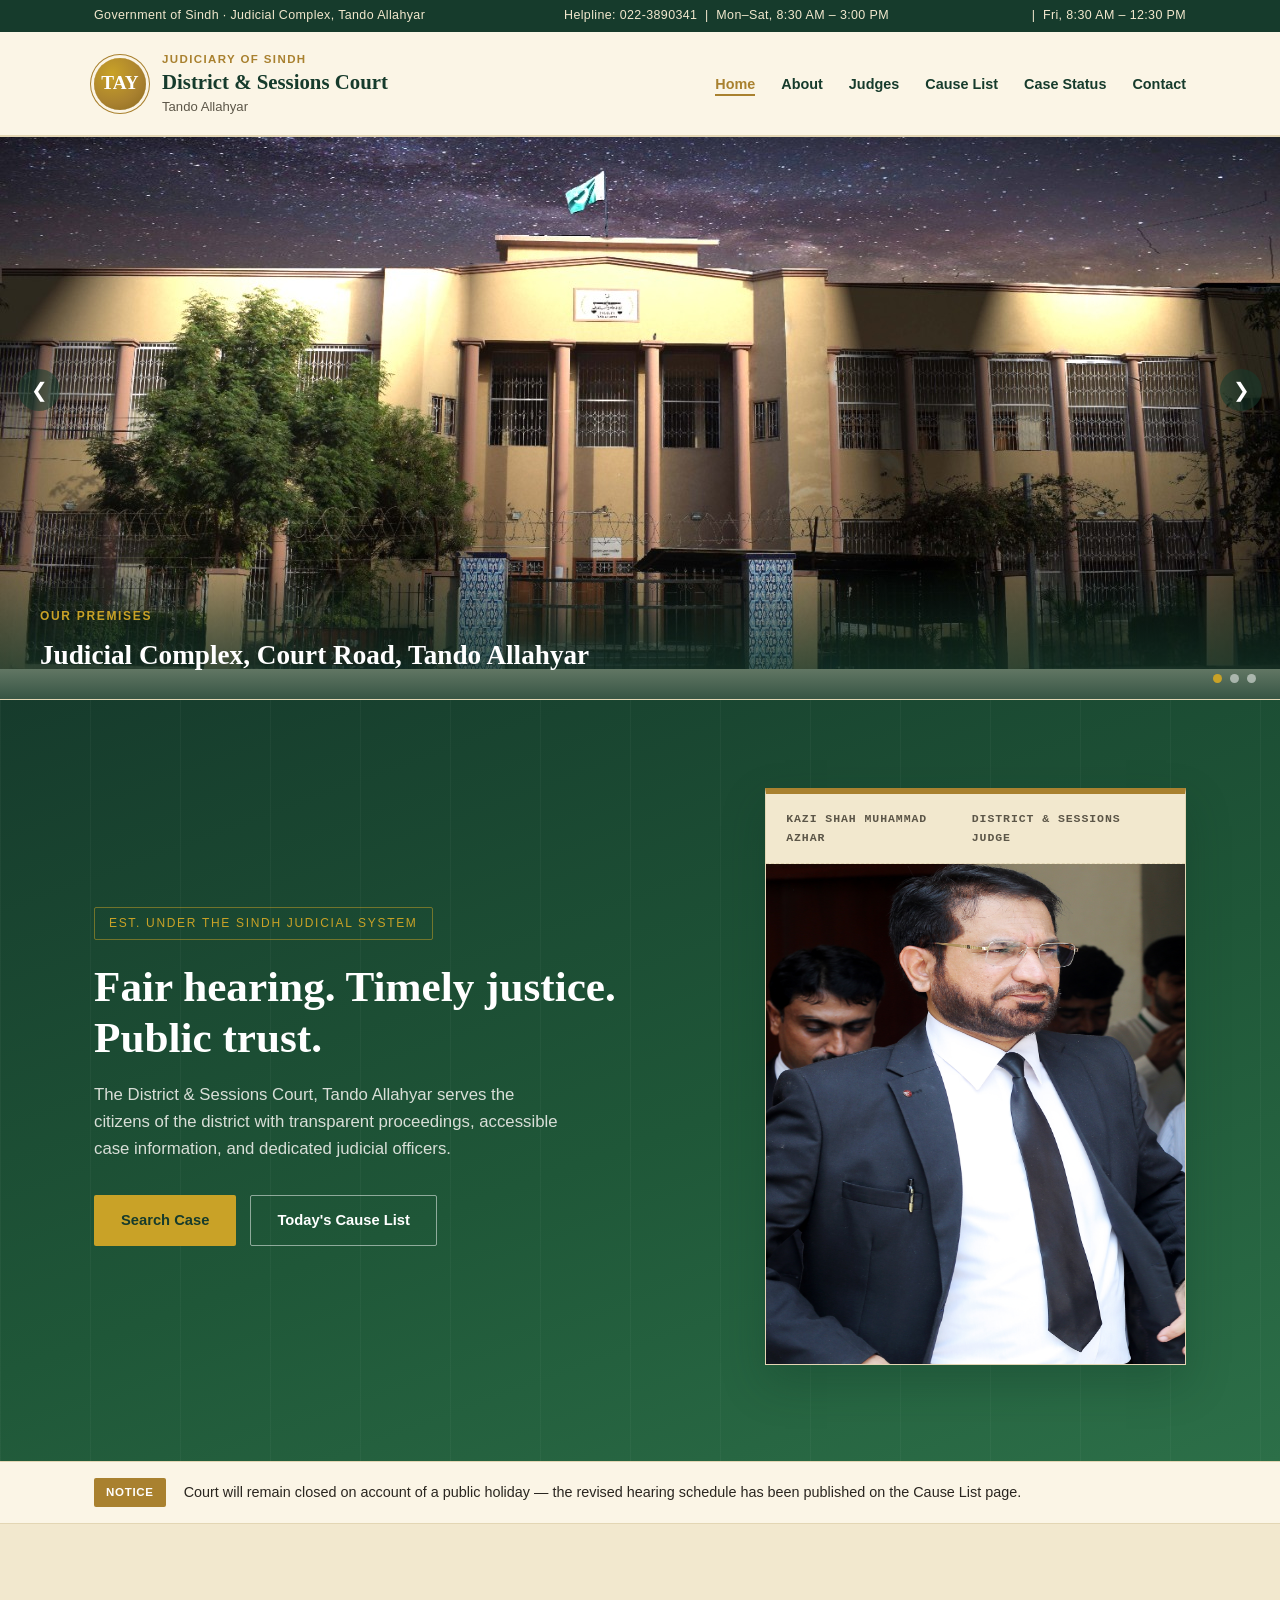
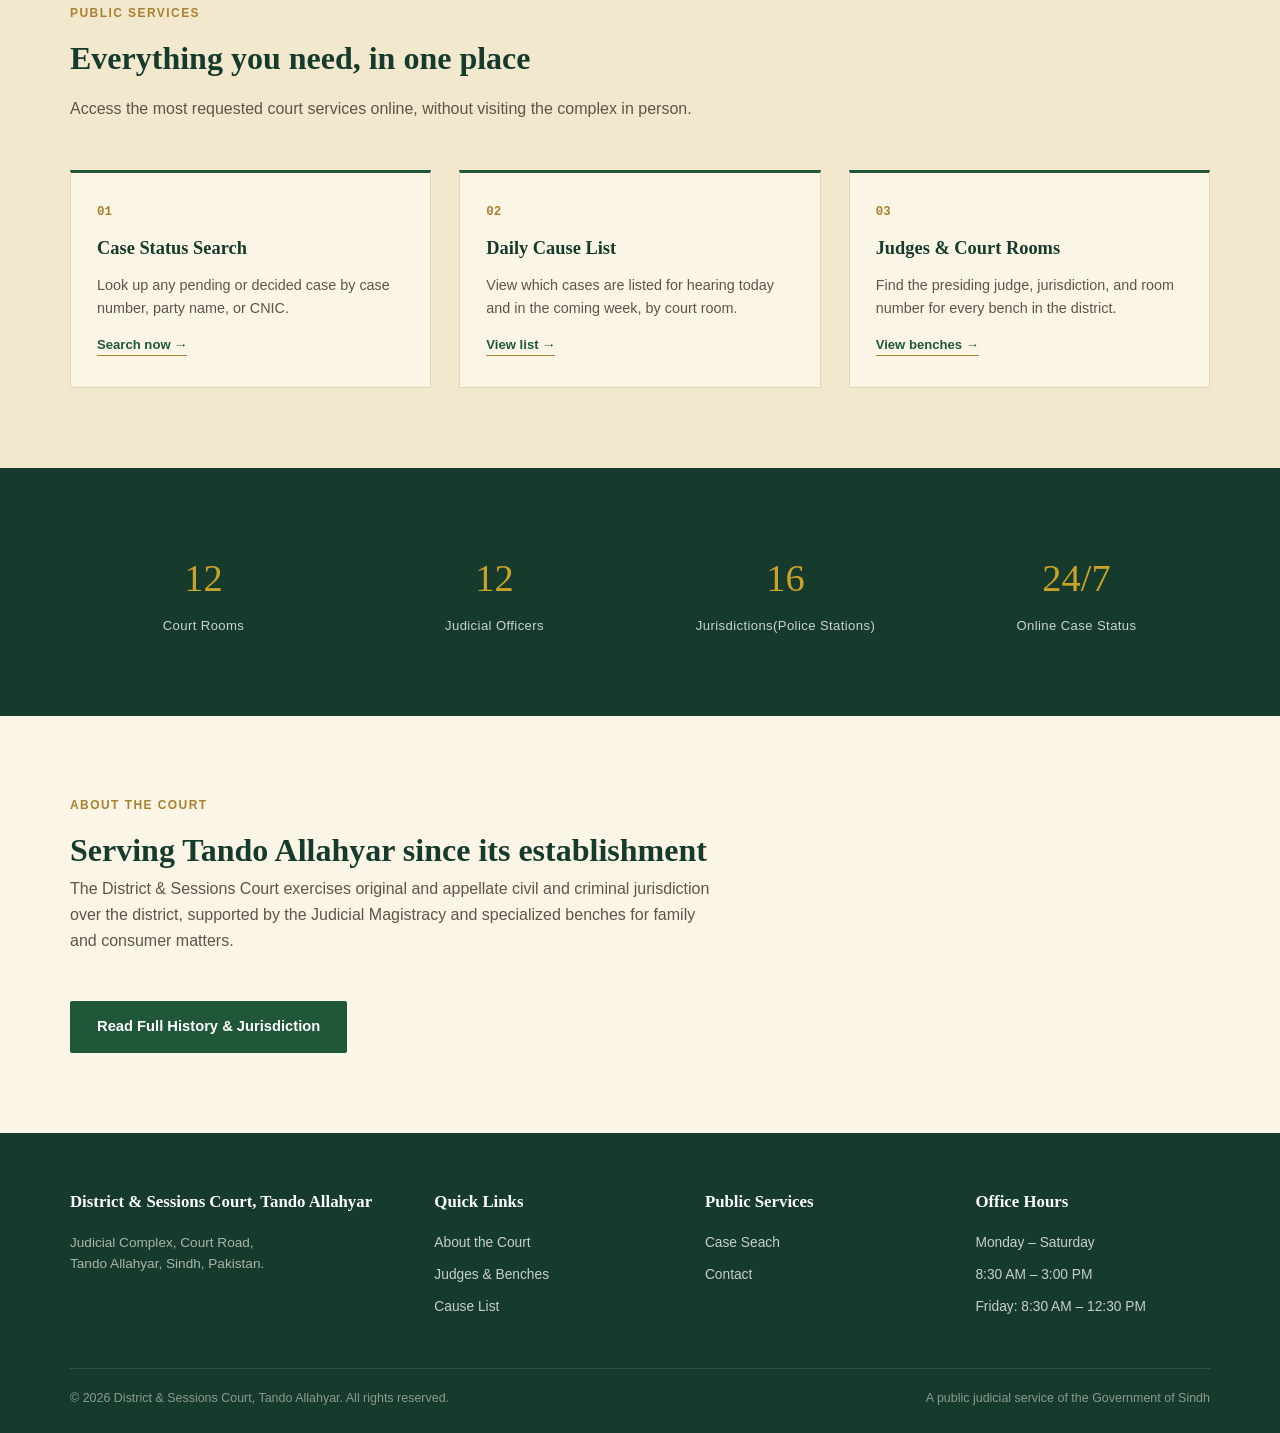
==== index.html @ 605d54ce "Update index.html" ====
<!DOCTYPE html>
<html lang="en">
<head>
<meta charset="UTF-8">
<meta name="viewport" content="width=device-width, initial-scale=1.0">
<title>District & Sessions Court, Tando Allahyar</title>
<link rel="preconnect" href="https://fonts.googleapis.com">

<link rel="stylesheet" href="css/style.css">
</head>
<body>

  <div class="top-strip">
    <div class="wrap">
      <span>Government of Sindh &middot; Judicial Complex, Tando Allahyar</span>
      <span>Helpline: 022-3890341 &nbsp;|&nbsp; Mon&ndash;Sat, 8:30 AM &ndash; 3:00 PM</span>
      <span> &nbsp;|&nbsp; Fri, 8:30 AM &ndash; 12:30 PM</span>
    </div>
  </div>

  <header>
    <div class="header-wrap">
      <div class="brand">
        <div class="seal">TAY</div>
        <div class="brand-text">
          <div class="eyebrow">Judiciary of Sindh</div>
          <h1>District &amp; Sessions Court</h1>
          <div class="sub">Tando Allahyar</div>
        </div>
      </div>
      <nav>
        <ul>
          <li><a href="index.html" class="active">Home</a></li>
          <li><a href="about.html">About</a></li>
          <li><a href="judges.html">Judges</a></li>
          <li><a href="https://cases.districtcourtssindh.gos.pk/causelist" target="_blank" rel="noopener noreferrer">Cause List</a></li>
          <li><a href="https://cases.districtcourtssindh.gos.pk" target="_blank" rel="noopener noreferrer">Case Status</a></li>
          <li><a href="contact.html">Contact</a></li>
        </ul>
      </nav>
    </div>
  </header>

  <div class="slider">
    <div class="slider-track">
      <div class="slide">
        <img src="Images/15905734909002.jpeg" alt="Judicial Complex, Tando Allahyar">        
        <div class="slide-caption">
          <div class="eyebrow">Our Premises</div>
          <h3>Judicial Complex, Court Road, Tando Allahyar</h3>
        </div>
      </div>
      <div class="slide">
        <img src="Images/Picture3.jpg" alt="Fair hearing, equal justice">
        <div class="slide-caption">
          <div class="eyebrow">Our Commitment</div>
          <h3>Fair Hearing. Equal Justice for All.</h3>
        </div>
      </div>
      <div class="slide">
        <img src="Images/Picture6.jpg" alt="Transparent, accountable, timely justice">
        <div class="slide-caption">
          <div class="eyebrow">Our Standard</div>
          <h3>Transparent. Accountable. Timely.</h3>
        </div>
      </div>      
    </div>
    <button class="slider-btn slider-prev" aria-label="Previous slide">&#10094;</button>
    <button class="slider-btn slider-next" aria-label="Next slide">&#10095;</button>
    <div class="slider-dots"></div>
  </div>

  <section class="hero" style="padding:0;">
    <div class="hero-wrap">
      <div>
        <span class="eyebrow">Est. under the Sindh Judicial System</span>
        <h2>Fair hearing. Timely justice. Public trust.</h2>
        <p class="lede">The District &amp; Sessions Court, Tando Allahyar serves the citizens of the district with transparent proceedings, accessible case information, and dedicated judicial officers.</p>
        <div class="hero-cta">
          <a href="https://cases.districtcourtssindh.gos.pk/" class="btn btn-gold" target="_blank" rel="noopener noreferrer">Search Case</a>
          <a href="https://cases.districtcourtssindh.gos.pk/causelist" class="btn btn-outline"  target="_blank" rel="noopener noreferrer">Today's Cause List</a>
        </div>
      </div>
      <div class="board">
        <div class="board-head">
          <span class="mono">Kazi Shah Muhammad Azhar</span>
          <span class="mono">District & Sessions Judge</span>          
        </div> 
        <img src="Images/Dj.jpg" height="500px" width="450px"/>        
      </div>
    </div>
  </section>

  <div class="notice-strip">
    <div class="wrap">
      <span class="tag">Notice</span>
      <p>Court will remain closed on account of a public holiday &mdash; the revised hearing schedule has been published on the Cause List page.</p>
    </div>
  </div>

  <section class="services">
    <div class="wrap">
      <div class="section-head">
        <div class="eyebrow">Public Services</div>
        <h3>Everything you need, in one place</h3>
        <p>Access the most requested court services online, without visiting the complex in person.</p>
      </div>
      <div class="grid-3">
        <div class="card">
          <div class="num">01</div>
          <h4>Case Status Search</h4>
          <p>Look up any pending or decided case by case number, party name, or CNIC.</p>
          <a href="https://cases.districtcourtssindh.gos.pk" class="more" target="_blank" rel="noopener noreferrer">Search now &rarr;</a>
        </div>
        <div class="card">
          <div class="num">02</div>
          <h4>Daily Cause List</h4>
          <p>View which cases are listed for hearing today and in the coming week, by court room.</p>
          <a href="https://cases.districtcourtssindh.gos.pk/causelist" class="more" target="_blank" rel="noopener noreferrer">View list &rarr;</a>
        </div>
        <div class="card">
          <div class="num">03</div>
          <h4>Judges &amp; Court Rooms</h4>
          <p>Find the presiding judge, jurisdiction, and room number for every bench in the district.</p>
          <a href="judges.html" class="more">View benches &rarr;</a>
        </div>
      </div>
    </div>
  </section>

  <section class="stats">
    <div class="wrap">
      <div class="stats-grid">
        <div><div class="num">12</div><div class="label">Court Rooms</div></div>
        <div><div class="num">12</div><div class="label">Judicial Officers</div></div>
        <div><div class="num">16</div><div class="label">Jurisdictions(Police Stations)</div></div>
        <div><div class="num">24/7</div><div class="label">Online Case Status</div></div>
      </div>
    </div>
  </section>

  <section>
    <div class="wrap">
      <div class="section-head">
        <div class="eyebrow">About the Court</div>
        <h3>Serving Tando Allahyar since its establishment</h3>
        <p style="margin-top:0;">The District &amp; Sessions Court exercises original and appellate civil and criminal jurisdiction over the district, supported by the Judicial Magistracy and specialized benches for family and consumer matters.</p>
      </div>
      <a href="about.html" class="btn" style="background:var(--green-700); color:var(--white);">Read Full History &amp; Jurisdiction</a>
    </div>
  </section>

  <footer>
    <div class="footer-grid">
      <div>
        <h5>District &amp; Sessions Court, Tando Allahyar</h5>
        <p>Judicial Complex, Court Road,<br>Tando Allahyar, Sindh, Pakistan.</p>
      </div>
      <div>
        <h5>Quick Links</h5>
        <ul>
          <li><a href="about.html">About the Court</a></li>
          <li><a href="judges.html">Judges &amp; Benches</a></li>
          <li><a href="https://cases.districtcourtssindh.gos.pk/causelist" target="_blank" rel="noopener noreferrer">Cause List</a></li>
        </ul>
      </div>
      <div>
        <h5>Public Services</h5>
        <ul>
          <li><a href="https://cases.districtcourtssindh.gos.pk" target="_blank" rel="noopener noreferrer">Case Seach</a></li>
          <li><a href="contact.html">Contact</a></li>
        </ul>
      </div>
      <div>
        <h5>Office Hours</h5>
        <ul>
          <li>Monday &ndash; Saturday</li>
          <li>8:30 AM &ndash; 3:00 PM</li>
          <li>Friday: 8:30 AM &ndash; 12:30 PM</li>
        </ul>
      </div>
    </div>
    <div class="footer-bottom">
      <span>&copy; 2026 District &amp; Sessions Court, Tando Allahyar. All rights reserved.</span>
      <span>A public judicial service of the Government of Sindh</span>
    </div>
  </footer>

  <script src="js/slider.js"></script>
</body>
</html>
---- css/style.css ----
:root{
  --green-900:#163B2C;
  --green-700:#1F5738;
  --green-600:#2C6F48;
  --gold:#A9812F;
  --gold-light:#C9A227;
  --paper:#FBF5E6;
  --paper-alt:#F2E8CE;
  --line:#E3D6B4;
  --ink:#2A2620;
  --ink-soft:#5C5648;
  --white:#FFFFFF;
}
*{margin:0;padding:0;box-sizing:border-box;}
body{
  background:var(--paper);
  color:var(--ink);
  font-family:'Public Sans', sans-serif;
  line-height:1.6;
}
h1,h2,h3{font-family:'Playfair Display', serif; color:var(--green-900); font-weight:600;}
a{color:inherit; text-decoration:none;}
.mono{font-family:'IBM Plex Mono', monospace;}
img{max-width:100%; display:block;}

/* Top strip */
.top-strip{
  background:var(--green-900);
  color:var(--paper-alt);
  font-size:0.78rem;
  letter-spacing:.03em;
  padding:6px 0;
}
.top-strip .wrap{
  max-width:1140px; margin:0 auto; padding:0 24px;
  display:flex; justify-content:space-between; flex-wrap:wrap; gap:6px;
}

/* Header */
header{
  background:var(--paper);
  border-bottom:1px solid var(--line);
  position:sticky; top:0; z-index:50;
}
.header-wrap{
  max-width:1140px; margin:0 auto; padding:18px 24px;
  display:flex; align-items:center; justify-content:space-between; gap:20px;
}
.brand{display:flex; align-items:center; gap:16px;}
.seal{
  width:52px; height:52px; border-radius:50%;
  background:radial-gradient(circle at 35% 30%, var(--gold-light), var(--gold) 60%, #8a691f 100%);
  display:flex; align-items:center; justify-content:center;
  color:var(--white); font-family:'Playfair Display',serif; font-weight:700; font-size:1.2rem;
  box-shadow:0 0 0 3px var(--paper), 0 0 0 4px var(--gold);
  flex-shrink:0;
}
.brand-text .eyebrow{font-size:.72rem; letter-spacing:.12em; text-transform:uppercase; color:var(--gold); font-weight:600;}
.brand-text h1{font-size:1.3rem; line-height:1.15; margin-top:2px;}
.brand-text .sub{font-size:.82rem; color:var(--ink-soft); margin-top:2px;}

nav ul{list-style:none; display:flex; gap:26px;}
nav a{font-size:.9rem; font-weight:600; color:var(--green-900); position:relative; padding-bottom:4px;}
nav a.active, nav a:hover{color:var(--gold);}
nav a.active::after{
  content:""; position:absolute; left:0; bottom:0; width:100%; height:2px; background:var(--gold);
}

/* Hero (homepage) */
.hero{
  position:relative;
  background: linear-gradient(160deg, var(--green-900) 0%, var(--green-700) 55%, var(--green-600) 100%);
  color:var(--paper);
  overflow:hidden;
}
.hero::before{
  content:"";
  position:absolute; inset:0;
  background-image: repeating-linear-gradient(90deg, rgba(255,255,255,0.035) 0 1px, transparent 1px 90px);
  pointer-events:none;
}
.hero-wrap{
  max-width:1140px; margin:0 auto; padding:88px 24px 96px;
  display:grid; grid-template-columns:1.2fr 0.8fr; gap:40px; align-items:center;
  position:relative;
}
.hero .eyebrow{
  display:inline-block; font-size:.75rem; letter-spacing:.14em; text-transform:uppercase;
  color:var(--gold-light); border:1px solid rgba(201,162,39,.5); padding:6px 14px; border-radius:2px;
  margin-bottom:22px;
}
.hero h2{color:var(--white); font-size:2.7rem; line-height:1.18; max-width:600px;}
.hero p.lede{color:#D8DED7; font-size:1.05rem; margin-top:18px; max-width:480px;}
.hero-cta{display:flex; gap:14px; margin-top:32px; flex-wrap:wrap;}

/* Page header (inner pages) */
.page-header{
  background: linear-gradient(160deg, var(--green-900) 0%, var(--green-700) 65%);
  color:var(--white);
  padding:56px 24px;
}
.page-header .wrap{max-width:1140px; margin:0 auto;}
.breadcrumb{font-size:.8rem; color:#B9C7BB; margin-bottom:14px;}
.breadcrumb a:hover{color:var(--gold-light);}
.page-header h2{color:var(--white); font-size:2.1rem;}
.page-header p{color:#D8DED7; margin-top:10px; max-width:600px; font-size:.98rem;}

/* Buttons */
.btn{
  display:inline-block; padding:13px 26px; font-weight:600; font-size:.92rem;
  border-radius:2px; border:1px solid transparent; cursor:pointer; font-family:inherit;
}
.btn-gold{background:var(--gold-light); color:var(--green-900);}
.btn-gold:hover{background:#dcb340;}
.btn-outline{border-color:rgba(255,255,255,.5); color:var(--white); background:transparent;}
.btn-outline:hover{background:rgba(255,255,255,.08);}
.btn-green{background:var(--green-700); color:var(--white);}
.btn-green:hover{background:var(--green-600);}

/* Notice board (homepage signature element) */
.board{
  background:var(--paper); color:var(--ink); border:1px solid var(--line);
  border-top:6px solid var(--gold); box-shadow:0 18px 40px rgba(15,51,36,.28);
}
.board-head{
  display:flex; justify-content:space-between; align-items:center;
  padding:16px 20px; border-bottom:1px dashed var(--line); background:var(--paper-alt);
}
.board-head span{font-size:.72rem; letter-spacing:.08em; text-transform:uppercase; color:var(--ink-soft); font-weight:600;}
.board-head .dot{width:8px; height:8px; border-radius:50%; background:#2E7D46; display:inline-block; margin-right:6px;}
.board-list{list-style:none;}
.board-list li{display:flex; justify-content:space-between; gap:10px; padding:13px 20px; border-bottom:1px solid var(--line); font-size:.86rem;}
.board-list li:last-child{border-bottom:none;}
.board-list .case-no{font-weight:600; color:var(--green-700);}
.board-list .status{font-size:.72rem; padding:3px 9px; border-radius:20px; font-weight:600;}
.status.listed{background:#E8F0E9; color:#245C36;}
.status.reserved{background:#F4EBD8; color:#8A691F;}
.status.decided{background:#E7EEF4; color:#2B5A80;}
.status.adjourned{background:#F4E4E1; color:#8A3D2F;}
.board-foot{padding:12px 20px; font-size:.78rem; color:var(--ink-soft); text-align:center;}

/* Sections */
section{padding:80px 24px;}
.wrap{max-width:1140px; margin:0 auto;}
.section-head{max-width:640px; margin-bottom:48px;}
.section-head .eyebrow{font-size:.75rem; letter-spacing:.12em; text-transform:uppercase; color:var(--gold); font-weight:700;}
.section-head h3{font-size:2rem; margin-top:10px;}
.section-head p{color:var(--ink-soft); margin-top:12px;}

.services{background:var(--paper-alt);}
.grid-3{display:grid; grid-template-columns:repeat(3,1fr); gap:28px;}
.grid-2{display:grid; grid-template-columns:repeat(2,1fr); gap:28px;}
.card{background:var(--paper); border:1px solid var(--line); padding:30px 26px; border-top:3px solid var(--green-700);}
.card .num{font-family:'IBM Plex Mono',monospace; font-size:.78rem; color:var(--gold); font-weight:600;}
.card h4{font-family:'Playfair Display',serif; font-size:1.15rem; color:var(--green-900); margin:12px 0 10px;}
.card p{font-size:.9rem; color:var(--ink-soft);}
.card a.more{display:inline-block; margin-top:14px; font-size:.82rem; font-weight:700; color:var(--green-700); border-bottom:1px solid var(--gold);}

.stats{background:var(--green-900); color:var(--paper);}
.stats-grid{display:grid; grid-template-columns:repeat(4,1fr); gap:24px; text-align:center;}
.stats-grid .num{font-family:'Playfair Display',serif; font-size:2.4rem; color:var(--gold-light);}
.stats-grid .label{font-size:.82rem; color:#CBD4CC; margin-top:6px; letter-spacing:.03em;}

.notice-strip{background:var(--paper); border-top:1px solid var(--line); border-bottom:1px solid var(--line);}
.notice-strip .wrap{display:flex; align-items:center; gap:18px; padding:16px 24px;}
.notice-strip .tag{background:var(--gold); color:var(--white); font-size:.72rem; font-weight:700; letter-spacing:.06em; text-transform:uppercase; padding:5px 12px; border-radius:2px; flex-shrink:0;}
.notice-strip p{font-size:.9rem;}

/* Tables (judges, cause list) */
.table-wrap{border:1px solid var(--line); background:var(--paper); overflow-x:auto;}
table{width:100%; border-collapse:collapse; font-size:.88rem;}
thead th{
  background:var(--green-900); color:var(--white); text-align:left; padding:14px 18px;
  font-size:.75rem; letter-spacing:.06em; text-transform:uppercase; font-weight:600;
}
tbody td{padding:14px 18px; border-bottom:1px solid var(--line); color:var(--ink);}
tbody tr:last-child td{border-bottom:none;}
tbody tr:nth-child(even){background:var(--paper-alt);}
.chip{font-size:.72rem; font-weight:600; padding:3px 10px; border-radius:20px; display:inline-block;}
.chip-crim{background:#F4E4E1; color:#8A3D2F;}
.chip-civil{background:#E7EEF4; color:#2B5A80;}
.chip-family{background:#EFE3F0; color:#6A2E71;}

/* Filter bar */
.filter-bar{display:flex; gap:14px; flex-wrap:wrap; margin-bottom:28px; align-items:center;}
.filter-bar select, .filter-bar input{
  padding:10px 14px; border:1px solid var(--line); background:var(--white); font-family:inherit; font-size:.88rem; color:var(--ink);
}

/* Judge profile card */
.judge-card{background:var(--paper); border:1px solid var(--line); display:flex; gap:20px; padding:24px;}
.judge-photo{
  width:76px; height:76px; border-radius:50%; flex-shrink:0;
  background:linear-gradient(160deg, var(--green-600), var(--green-900));
  display:flex; align-items:center; justify-content:center; color:var(--gold-light);
  font-family:'Playfair Display',serif; font-weight:700; font-size:1.4rem;
}
.judge-card h4{font-family:'Playfair Display',serif; color:var(--green-900); font-size:1.1rem;}
.judge-card .role{font-size:.8rem; color:var(--gold); font-weight:600; margin:2px 0 8px;}
.judge-card p{font-size:.85rem; color:var(--ink-soft);}

/* Forms */
.form-panel{background:var(--paper); border:1px solid var(--line); border-top:4px solid var(--gold); padding:36px; max-width:640px;}
.form-row{margin-bottom:20px;}
.form-row label{display:block; font-size:.82rem; font-weight:600; color:var(--green-900); margin-bottom:6px;}
.form-row input, .form-row select, .form-row textarea{
  width:100%; padding:12px 14px; border:1px solid var(--line); background:var(--white);
  font-family:inherit; font-size:.92rem; color:var(--ink);
}
.form-row input:focus, .form-row select:focus, .form-row textarea:focus{
  outline:2px solid var(--gold-light); outline-offset:1px; border-color:var(--gold);
}
.form-hint{font-size:.78rem; color:var(--ink-soft); margin-top:6px;}
.result-panel{background:var(--paper-alt); border:1px solid var(--line); padding:28px; margin-top:28px;}
.result-panel h5{font-family:'Playfair Display',serif; color:var(--green-900); margin-bottom:14px;}
.result-row{display:flex; justify-content:space-between; padding:10px 0; border-bottom:1px solid var(--line); font-size:.88rem;}
.result-row:last-child{border-bottom:none;}
.result-row .k{color:var(--ink-soft);}
.result-row .v{font-weight:600;}

/* Info list (contact / about) */
.info-list{list-style:none;}
.info-list li{display:flex; gap:14px; padding:16px 0; border-bottom:1px solid var(--line);}
.info-list li:last-child{border-bottom:none;}
.info-list .ic{
  width:38px; height:38px; border-radius:50%; background:var(--paper-alt); flex-shrink:0;
  display:flex; align-items:center; justify-content:center; color:var(--gold); font-weight:700; font-size:.85rem;
}
.info-list .lbl{font-size:.75rem; text-transform:uppercase; letter-spacing:.06em; color:var(--ink-soft); font-weight:600;}
.info-list .val{font-size:.94rem; margin-top:2px;}

/* Map placeholder */
.map-box{
  border:1px solid var(--line); background:
    linear-gradient(135deg, var(--paper-alt) 25%, transparent 25%) -10px 0/20px 20px,
    linear-gradient(225deg, var(--paper-alt) 25%, transparent 25%) -10px 0/20px 20px,
    linear-gradient(315deg, var(--paper-alt) 25%, transparent 25%) 0px 0/20px 20px,
    linear-gradient(45deg, var(--paper-alt) 25%, var(--paper) 25%) 0px 0/20px 20px;
  min-height:280px; display:flex; align-items:center; justify-content:center;
  color:var(--ink-soft); font-size:.85rem;
}

/* Timeline (about page) */
.timeline{border-left:2px solid var(--line); margin-left:10px;}
.timeline li{list-style:none; position:relative; padding:0 0 32px 30px;}
.timeline li::before{
  content:""; position:absolute; left:-7px; top:2px; width:12px; height:12px; border-radius:50%;
  background:var(--gold); border:2px solid var(--paper);
}
.timeline .yr{font-family:'IBM Plex Mono',monospace; color:var(--green-700); font-weight:600; font-size:.85rem;}
.timeline h5{font-family:'Playfair Display',serif; color:var(--green-900); margin:4px 0 6px;}
.timeline p{font-size:.88rem; color:var(--ink-soft);}

footer{background:var(--green-900); color:#C7CFC9; padding:56px 24px 24px;}
.footer-grid{display:grid; grid-template-columns:1.4fr 1fr 1fr 1fr; gap:36px; max-width:1140px; margin:0 auto;}
footer h5{color:var(--white); font-family:'Playfair Display',serif; font-size:1.05rem; margin-bottom:16px;}
footer p{font-size:.85rem; color:#A9B5A9;}
footer ul{list-style:none;}
footer ul li{margin-bottom:10px; font-size:.86rem;}
footer ul a:hover{color:var(--gold-light);}
.footer-bottom{
  max-width:1140px; margin:40px auto 0; padding-top:20px; border-top:1px solid rgba(255,255,255,.12);
  display:flex; justify-content:space-between; font-size:.78rem; color:#8B9A8C; flex-wrap:wrap; gap:10px;
}

@media (max-width:880px){
  .hero-wrap{grid-template-columns:1fr;}
  .grid-3{grid-template-columns:1fr;}
  .grid-2{grid-template-columns:1fr;}
  .stats-grid{grid-template-columns:repeat(2,1fr);}
  .footer-grid{grid-template-columns:1fr 1fr;}
  nav ul{display:none;}
  .judge-card{flex-direction:column;}
}

/* Home Page Image Slider */
.slider{
  position:relative;
  max-width:100%;
  overflow:hidden;
  border-top:1px solid var(--line);
  border-bottom:1px solid var(--line);
  background:var(--paper-alt);
}
.slider-track{
  display:flex;
  transition:transform 0.7s ease-in-out;
}
.slide{
  min-width:100%;
  position:relative;
}
.slide img{
  width:100%;
  display:block;
}
.slide-caption{
  position:absolute;
  left:0; right:0; bottom:0;
  background:linear-gradient(0deg, rgba(22,59,44,0.85), rgba(22,59,44,0));
  color:var(--white);
  padding:40px 40px 22px;
}
.slide-caption .eyebrow{
  font-size:.75rem; letter-spacing:.14em; text-transform:uppercase; color:var(--gold-light); font-weight:700;
}
.slide-caption h3{
  color:var(--white); font-size:1.7rem; margin-top:8px;
}
.slider-btn{
  position:absolute;
  top:45%;
  transform:translateY(-50%);
  background:rgba(22,59,44,0.55);
  color:var(--white);
  border:none;
  font-size:20px;
  width:42px; height:42px;
  border-radius:50%;
  cursor:pointer;
  display:flex; align-items:center; justify-content:center;
}
.slider-btn:hover{ background:var(--green-900); }
.slider-prev{ left:18px; }
.slider-next{ right:18px; }
.slider-dots{
  position:absolute;
  bottom:16px; right:24px;
  display:flex; gap:8px;
}
.slider-dots span{
  display:inline-block;
  width:9px; height:9px;
  border-radius:50%;
  background:rgba(255,255,255,0.5);
  cursor:pointer;
}
.slider-dots span.active{ background:var(--gold-light); }

@media(max-width:700px){
  .slide-caption{ padding:24px 20px 16px; }
  .slide-caption h3{ font-size:1.2rem; }
}
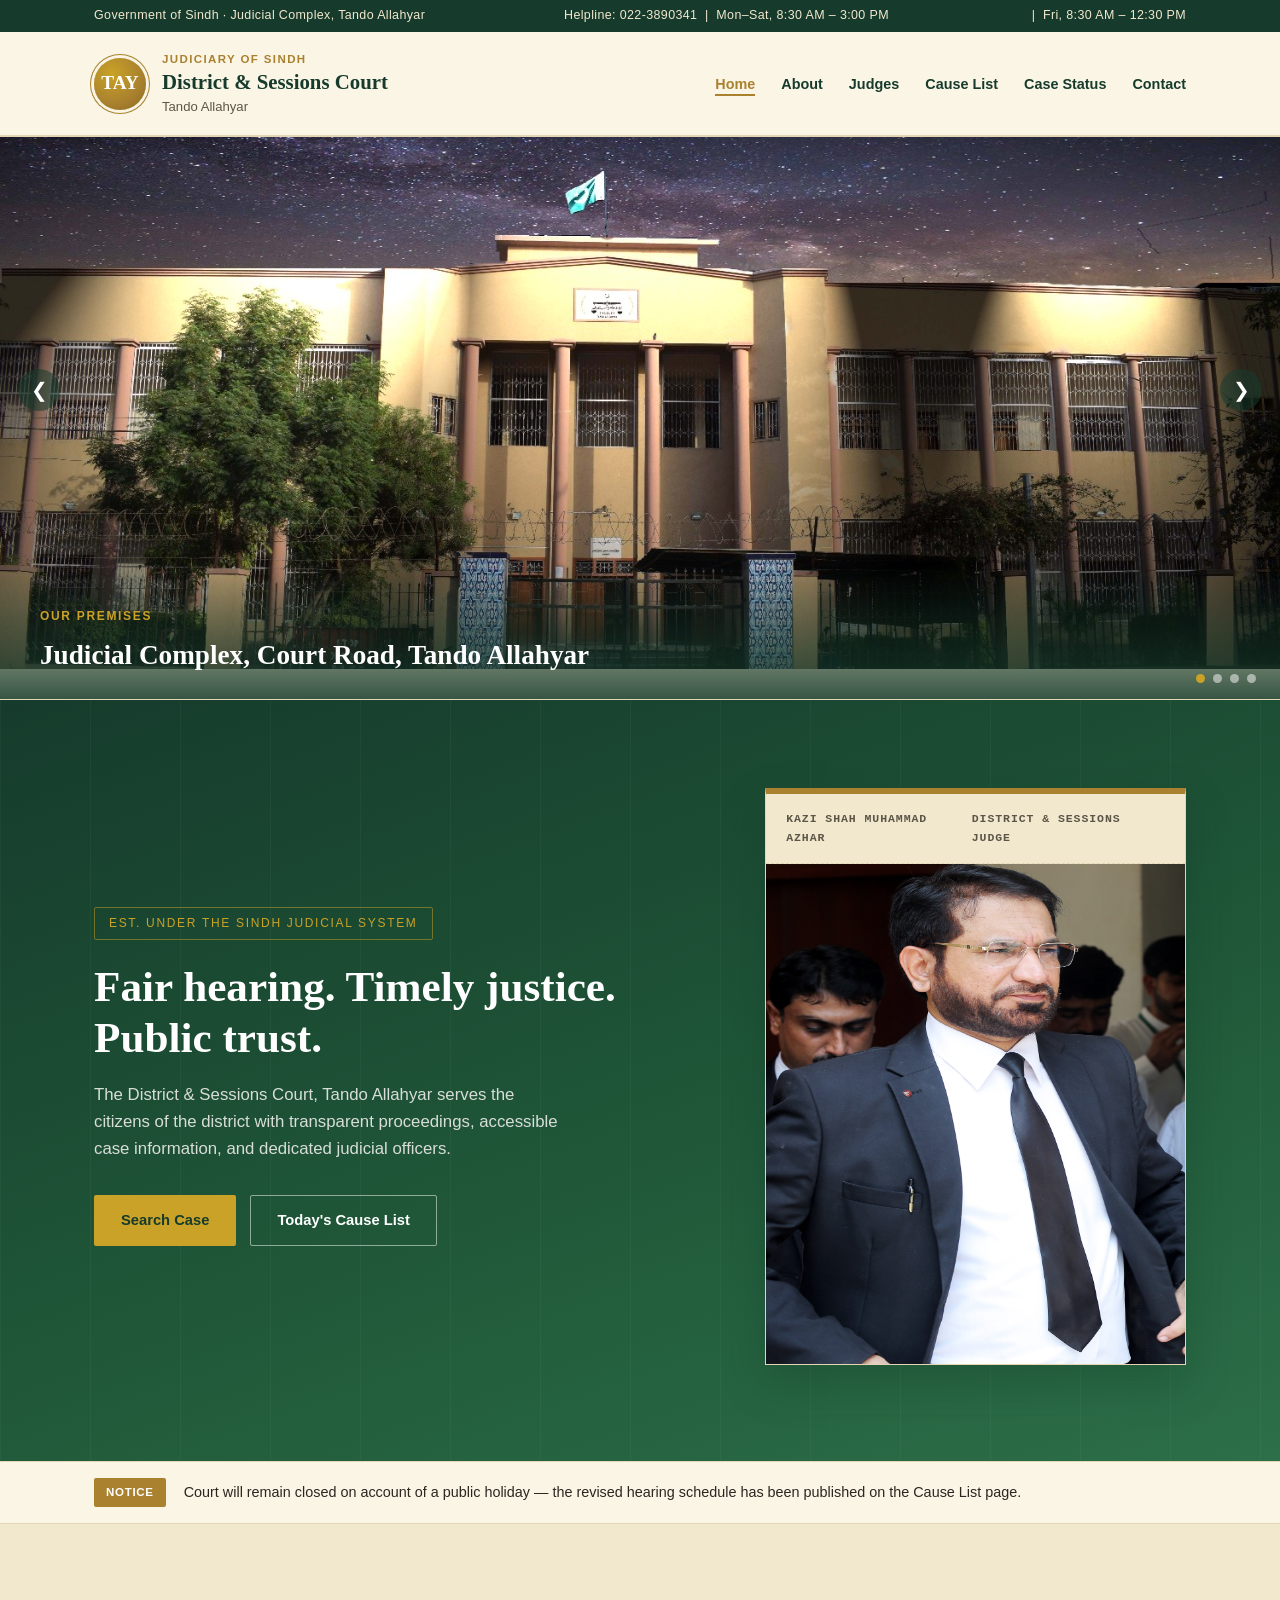
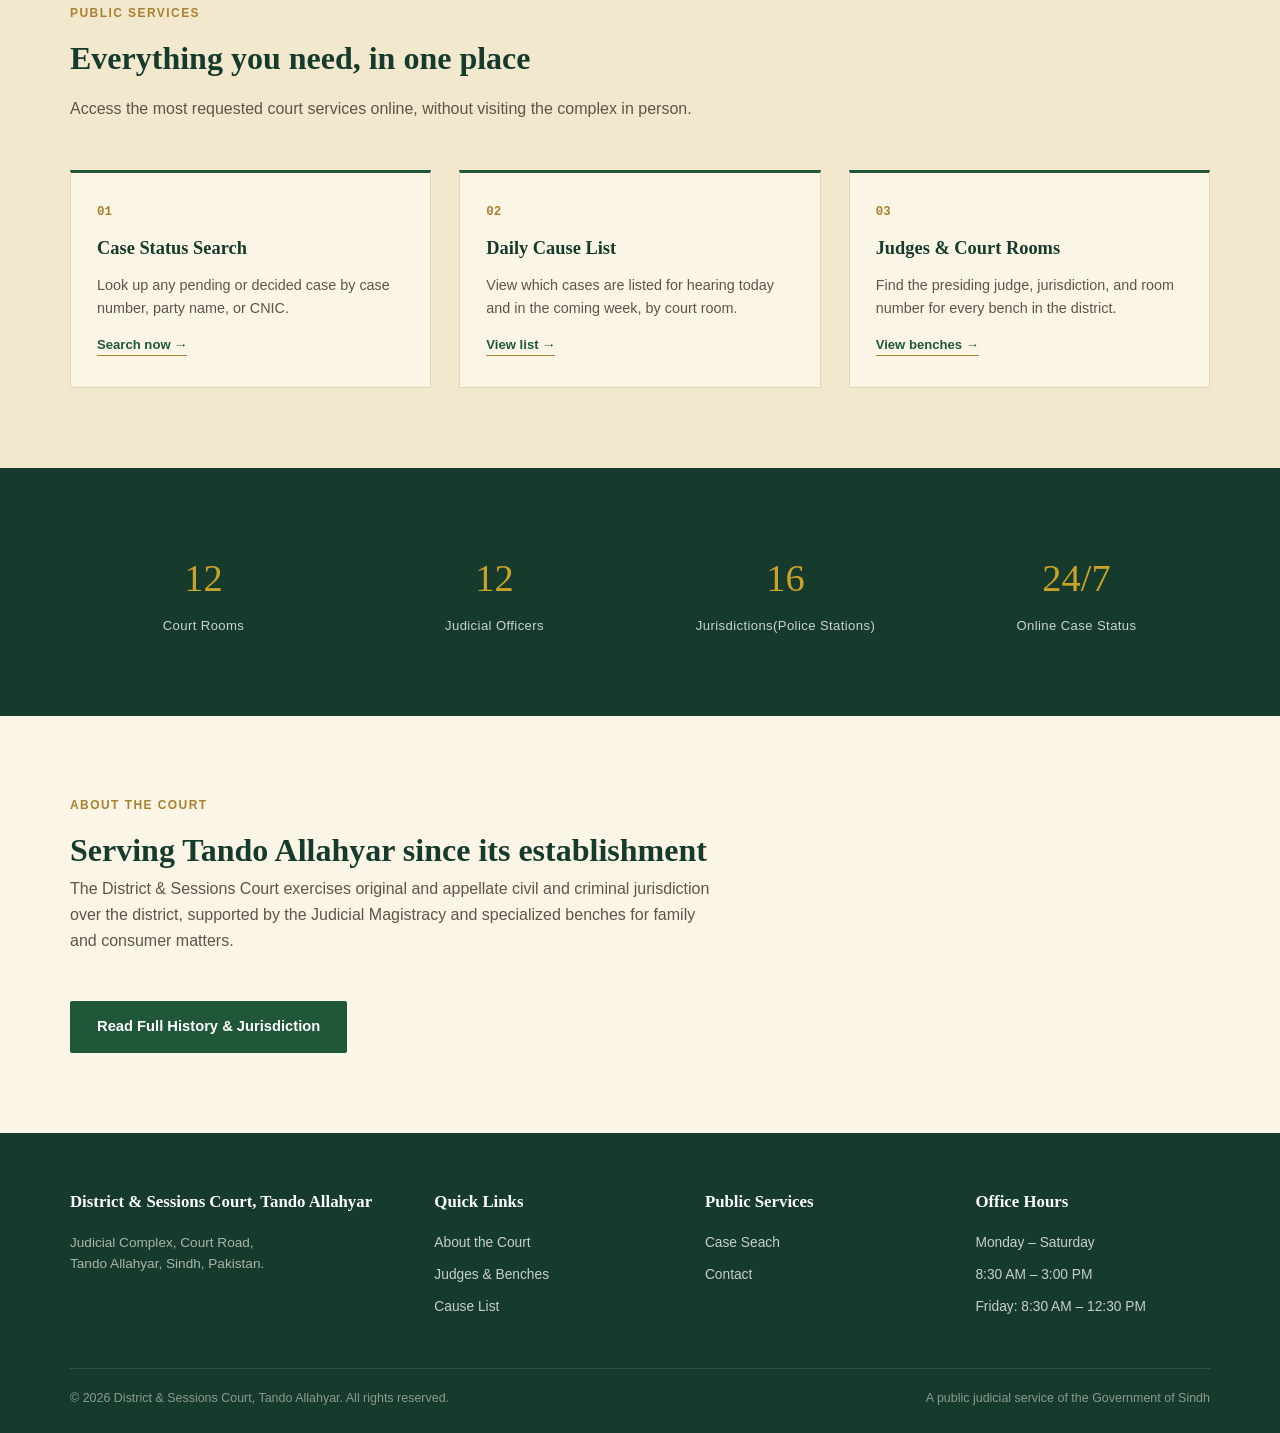
==== commit 322fd63d: "Update index.html" ====
--- a/index.html
+++ b/index.html
@@ -63,7 +63,14 @@
           <div class="eyebrow">Our Standard</div>
           <h3>Transparent. Accountable. Timely.</h3>
         </div>
-      </div>      
+      </div>  
+      <div class="slide">
+        <img src="Images/garden.jpg" alt="Transparent, accountable, timely justice">
+        <div class="slide-caption">
+          <div class="eyebrow">Our Standard</div>
+          <h3>Transparent. Accountable. Timely.</h3>
+        </div>
+      </div> 
     </div>
     <button class="slider-btn slider-prev" aria-label="Previous slide">&#10094;</button>
     <button class="slider-btn slider-next" aria-label="Next slide">&#10095;</button>
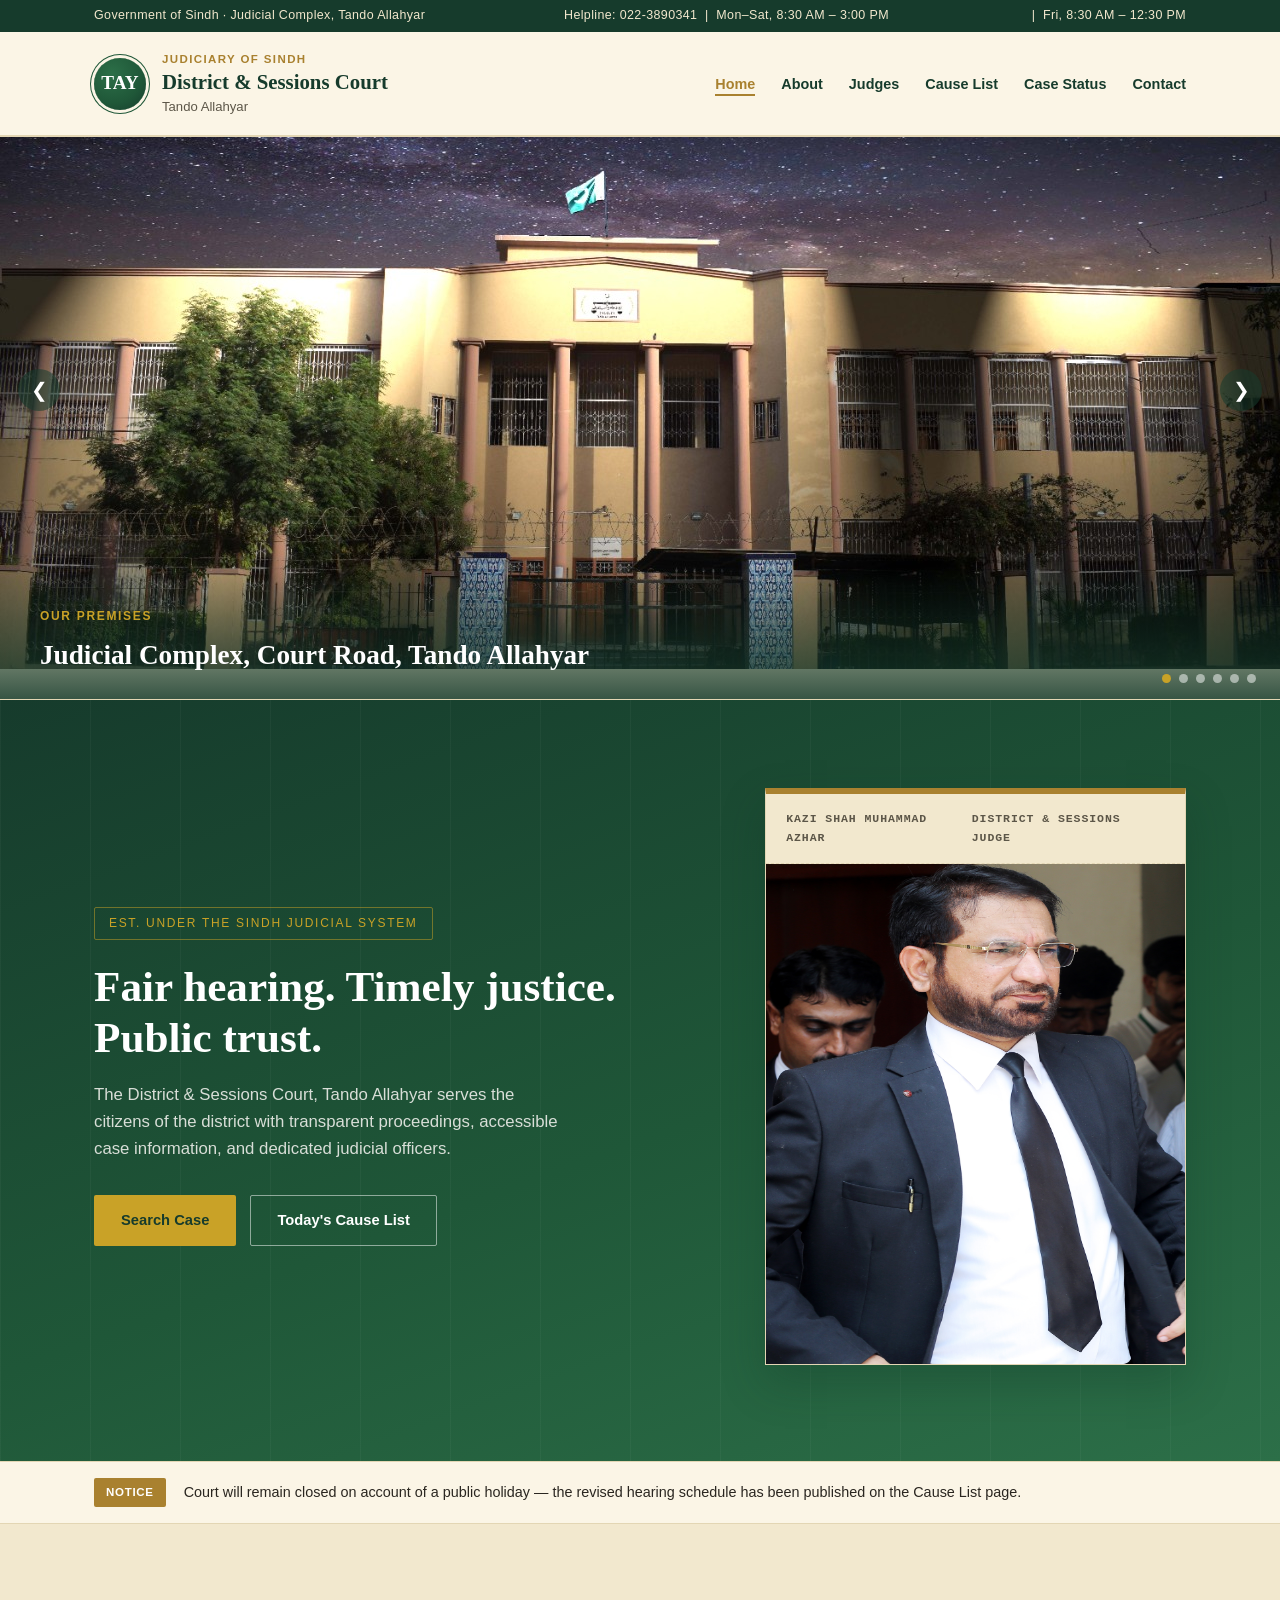
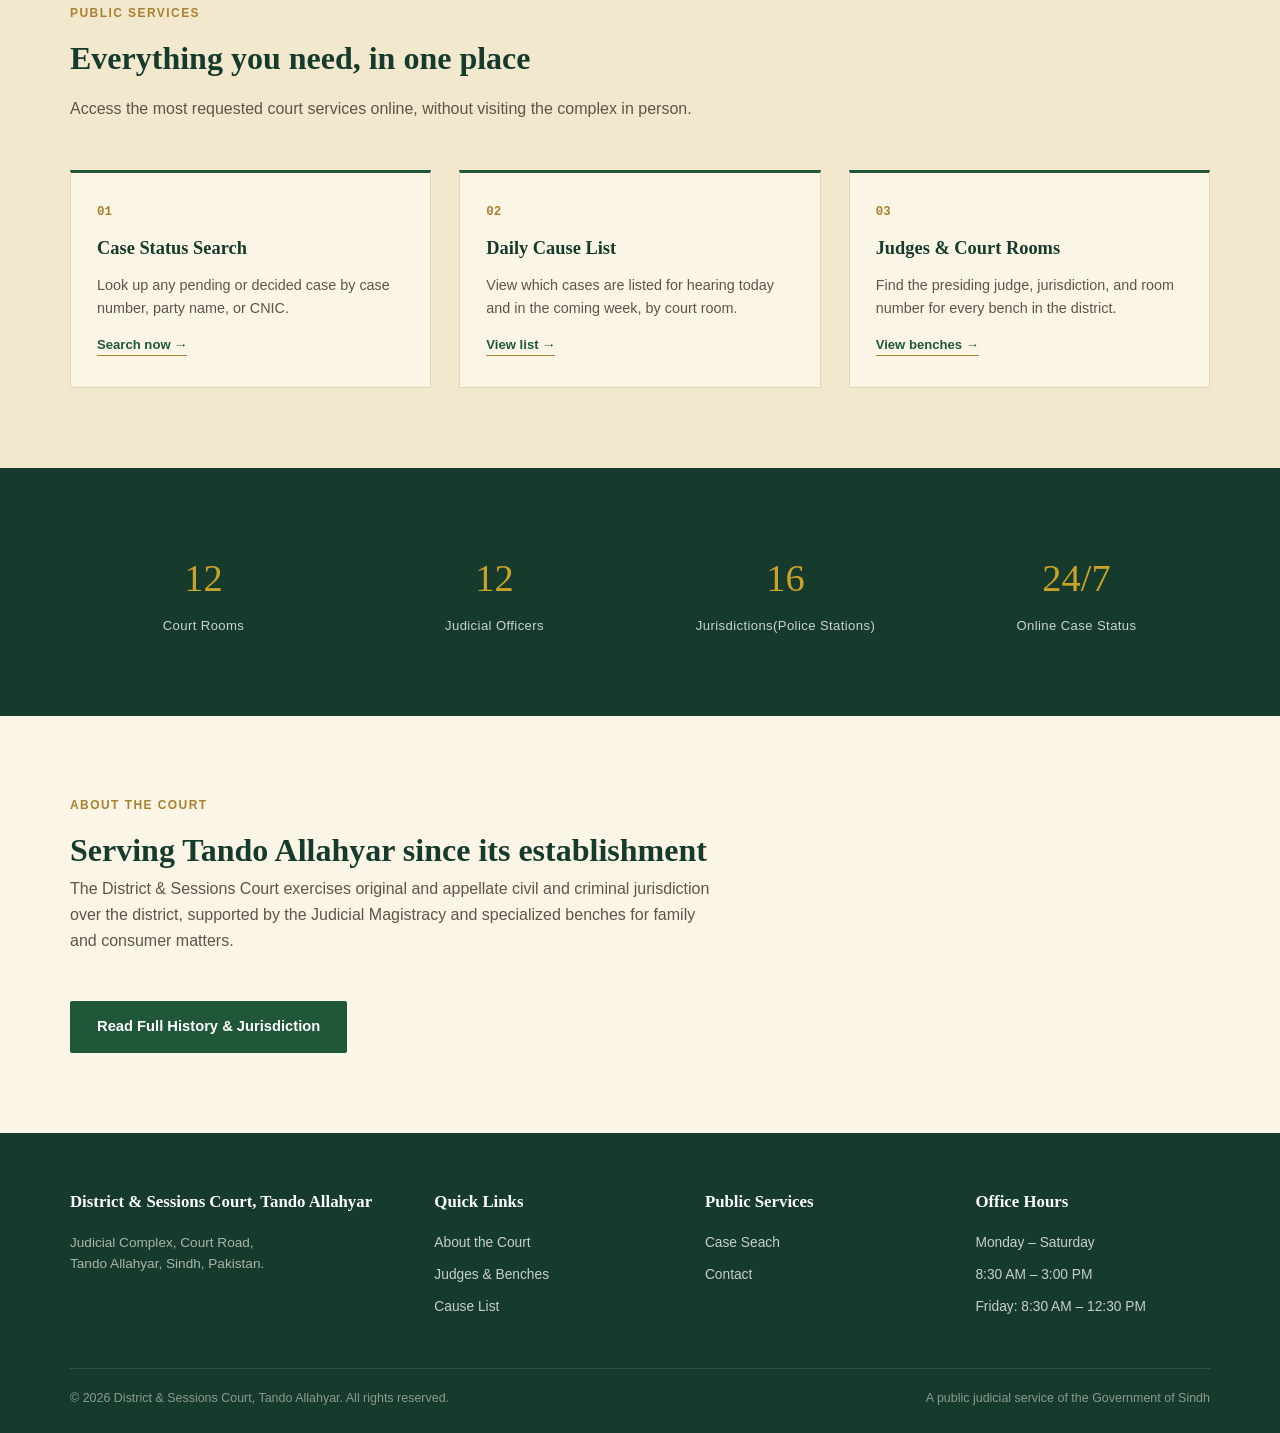
==== commit 77559450: "Update index.html" ====
--- a/index.html
+++ b/index.html
@@ -65,12 +65,26 @@
         </div>
       </div>  
       <div class="slide">
+        <img src="Images/library.jpg" alt="Transparent, accountable, timely justice">
+        <div class="slide-caption">
+          <div class="eyebrow">Our Standard</div>
+          <h3>Transparent. Accountable. Timely.</h3>
+        </div>
+      </div>
+      <div class="slide">
         <img src="Images/garden.jpg" alt="Transparent, accountable, timely justice">
         <div class="slide-caption">
           <div class="eyebrow">Our Standard</div>
+          <h3>Justice for All</h3>
+        </div>
+      </div> 
+      <div class="slide">
+        <img src="Images/car.jpg" alt="Transparent, accountable, timely justice">
+        <div class="slide-caption">
+          <div class="eyebrow">Our Standard</div>
           <h3>Transparent. Accountable. Timely.</h3>
         </div>
-      </div> 
+      </div>
     </div>
     <button class="slider-btn slider-prev" aria-label="Previous slide">&#10094;</button>
     <button class="slider-btn slider-next" aria-label="Next slide">&#10095;</button>
--- a/css/style.css
+++ b/css/style.css
@@ -49,10 +49,10 @@
 .brand{display:flex; align-items:center; gap:16px;}
 .seal{
   width:52px; height:52px; border-radius:50%;
-  background:radial-gradient(circle at 35% 30%, var(--gold-light), var(--gold) 60%, #8a691f 100%);
+ background:radial-gradient(circle at 35% 30%, var(--green-600), var(--green-700) 60%, var(--green-900) 100%);
   display:flex; align-items:center; justify-content:center;
   color:var(--white); font-family:'Playfair Display',serif; font-weight:700; font-size:1.2rem;
-  box-shadow:0 0 0 3px var(--paper), 0 0 0 4px var(--gold);
+  box-shadow:0 0 0 3px var(--paper), 0 0 0 4px var(--green-700);
   flex-shrink:0;
 }
 .brand-text .eyebrow{font-size:.72rem; letter-spacing:.12em; text-transform:uppercase; color:var(--gold); font-weight:600;}
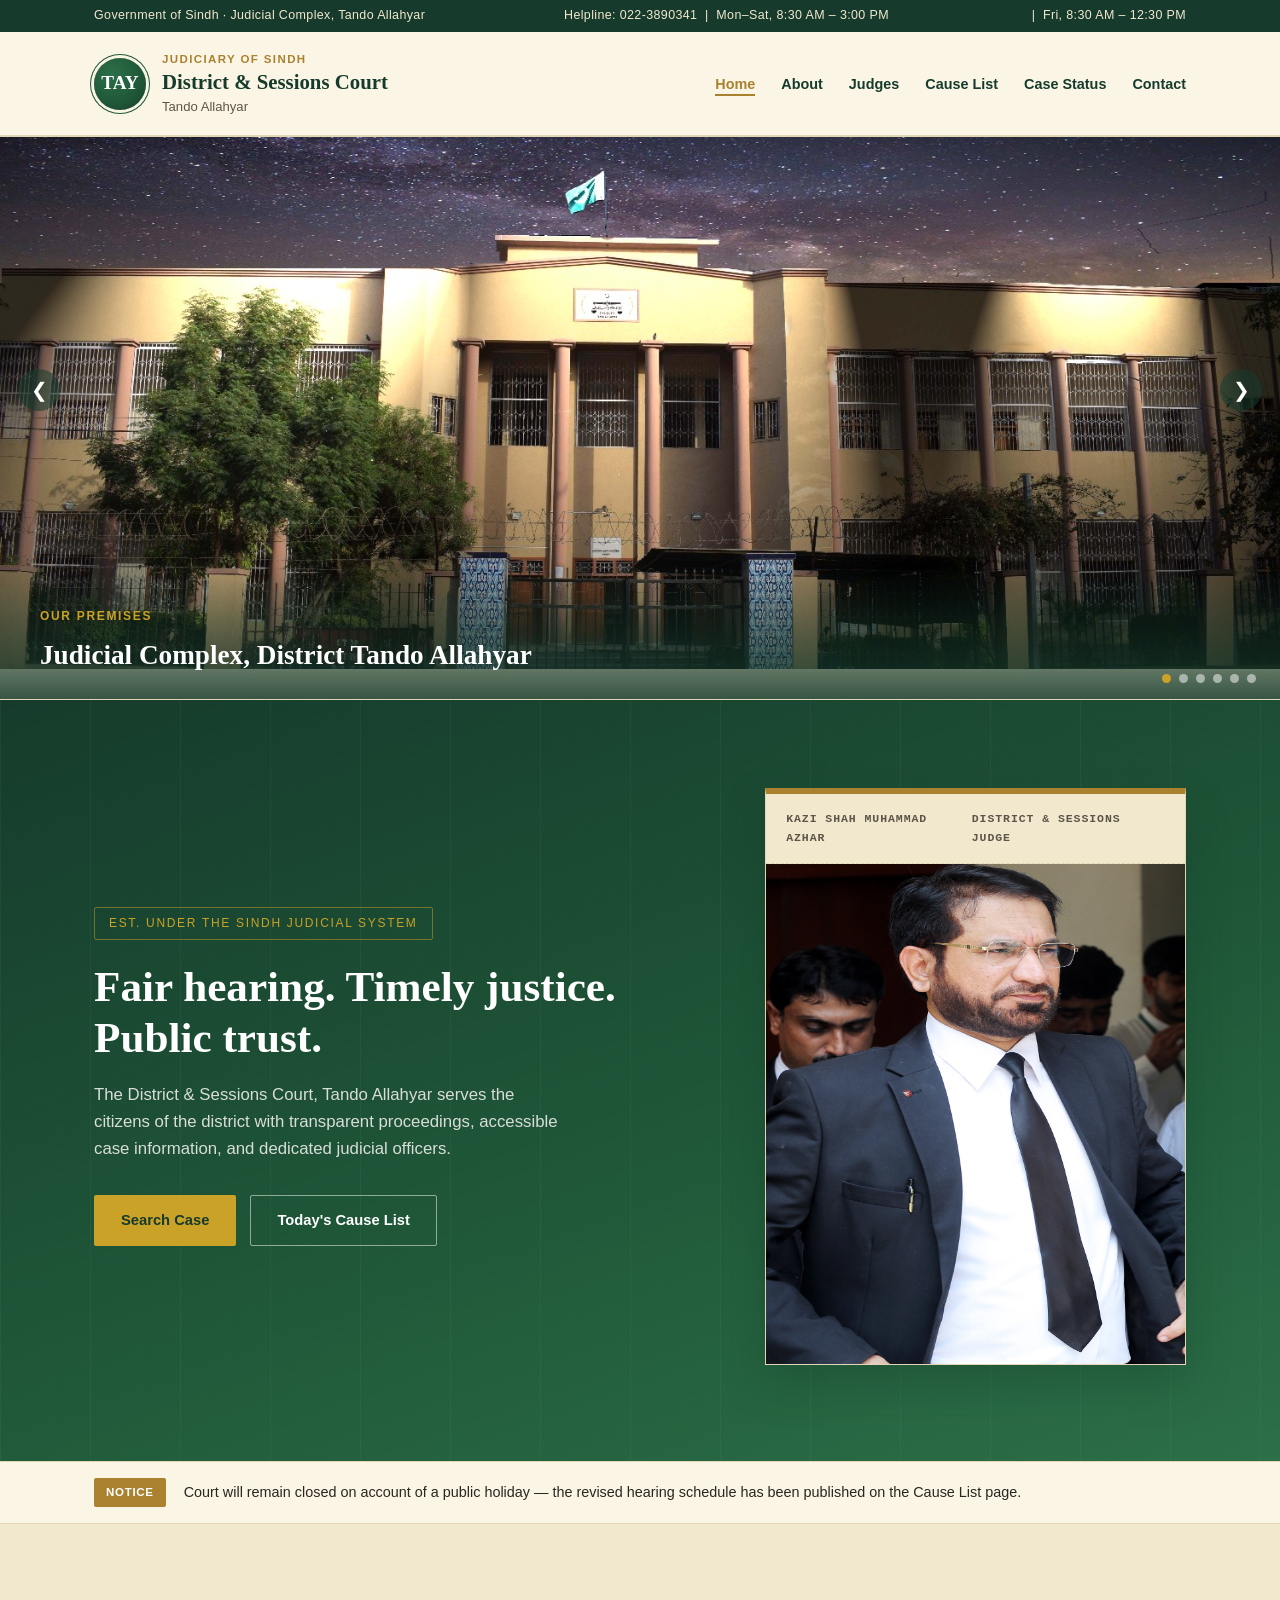
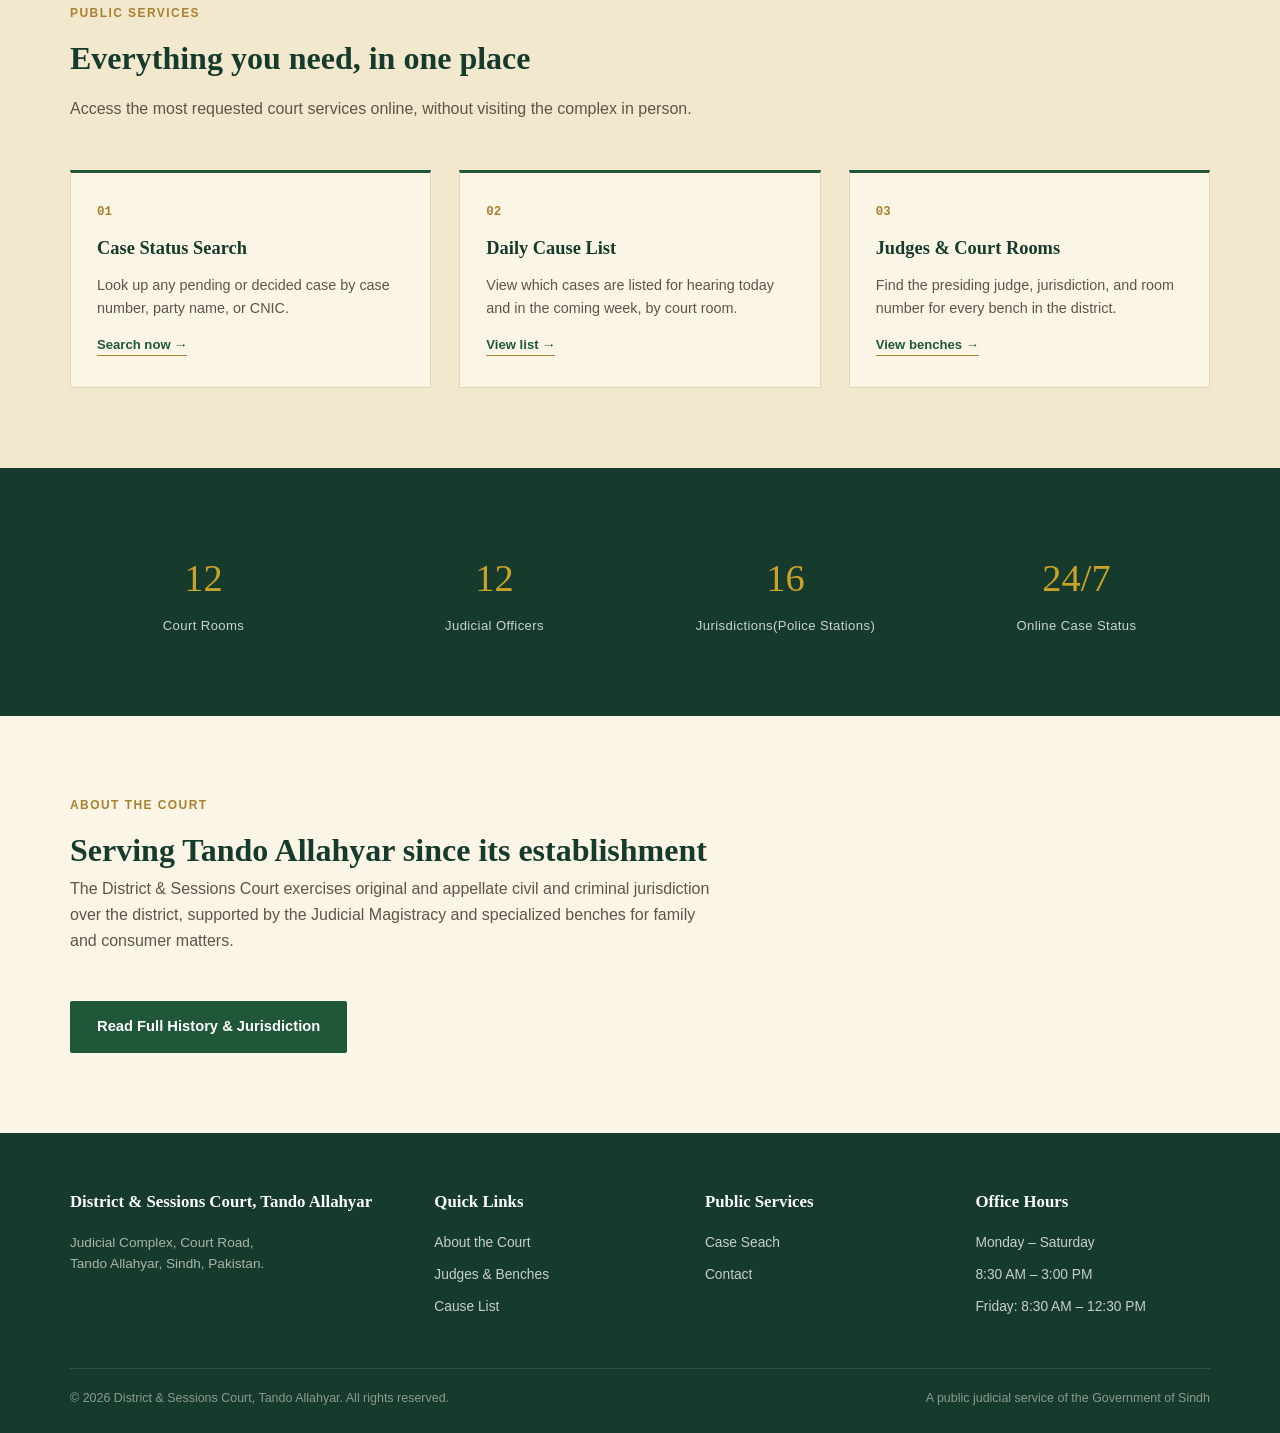
==== commit a350b704: "Update index.html" ====
--- a/index.html
+++ b/index.html
@@ -47,7 +47,7 @@
         <img src="Images/15905734909002.jpeg" alt="Judicial Complex, Tando Allahyar">        
         <div class="slide-caption">
           <div class="eyebrow">Our Premises</div>
-          <h3>Judicial Complex, Court Road, Tando Allahyar</h3>
+          <h3>Judicial Complex, District Tando Allahyar</h3>
         </div>
       </div>
       <div class="slide">
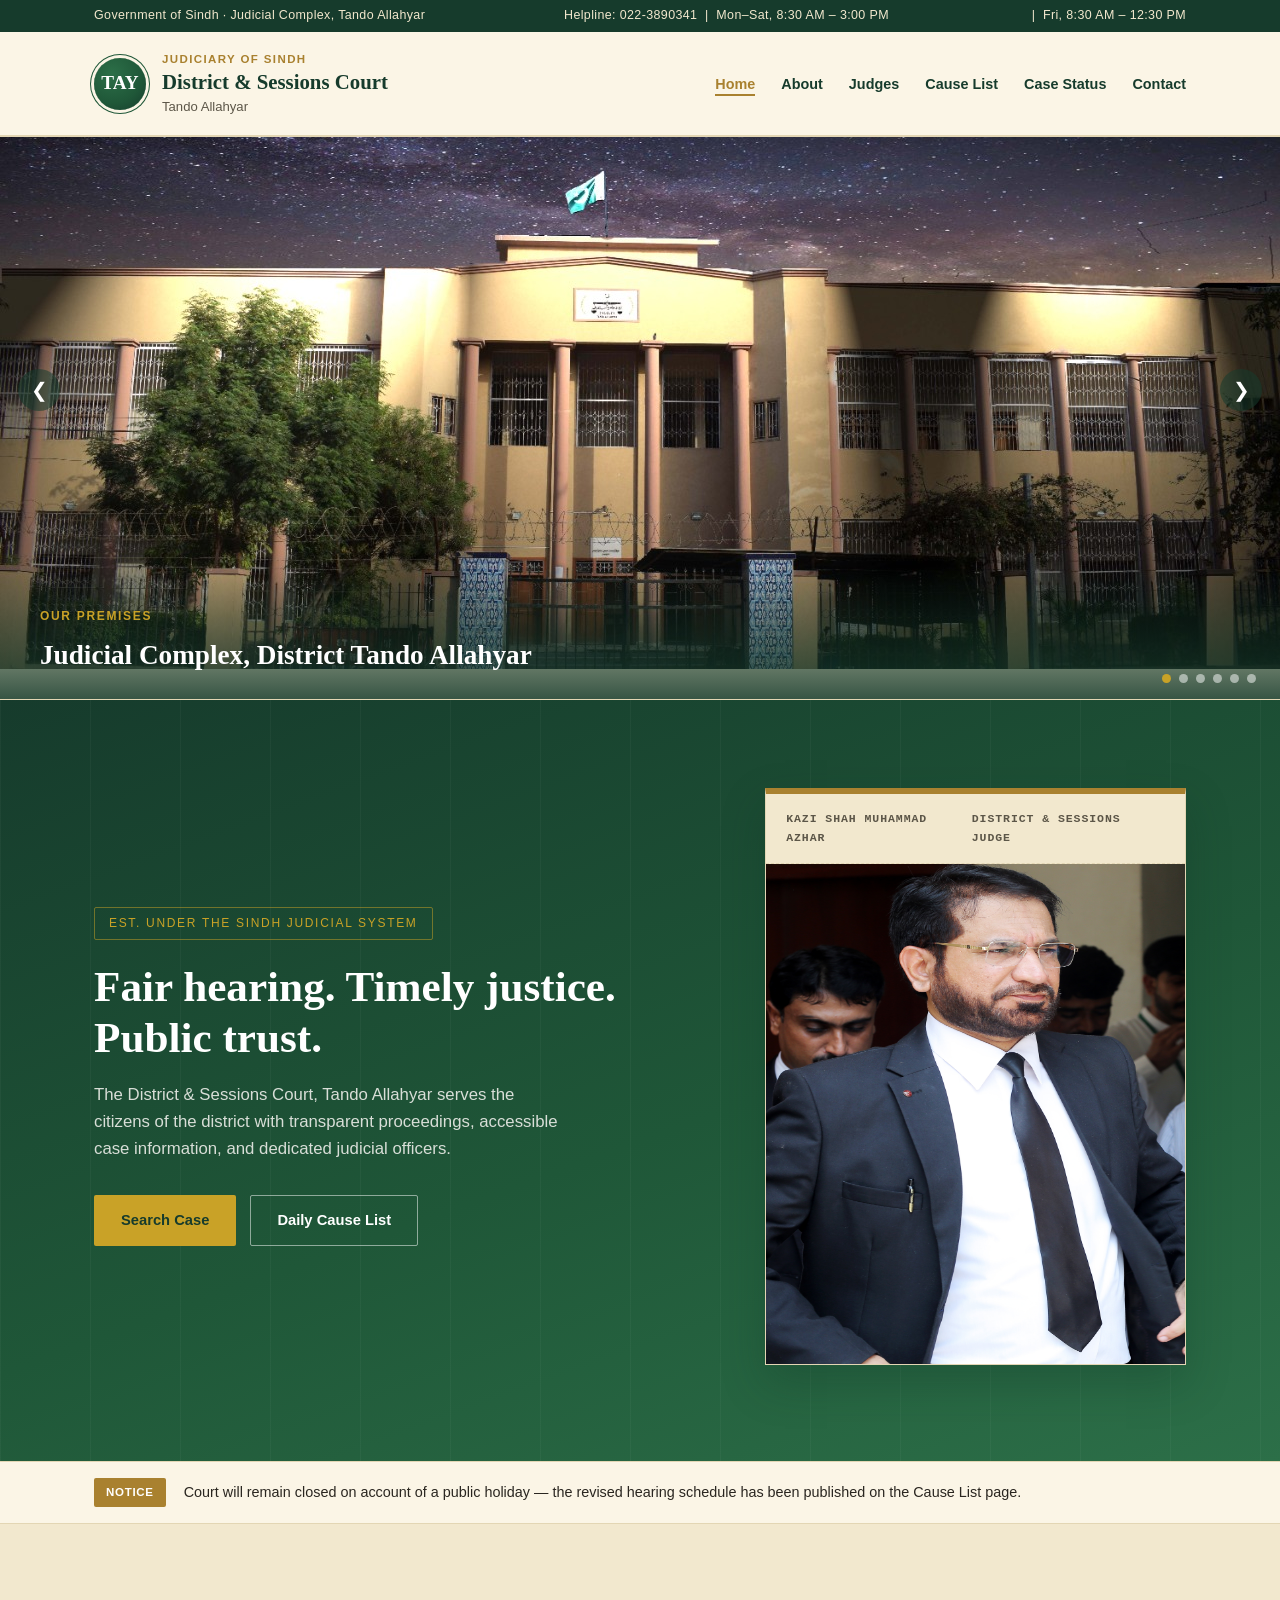
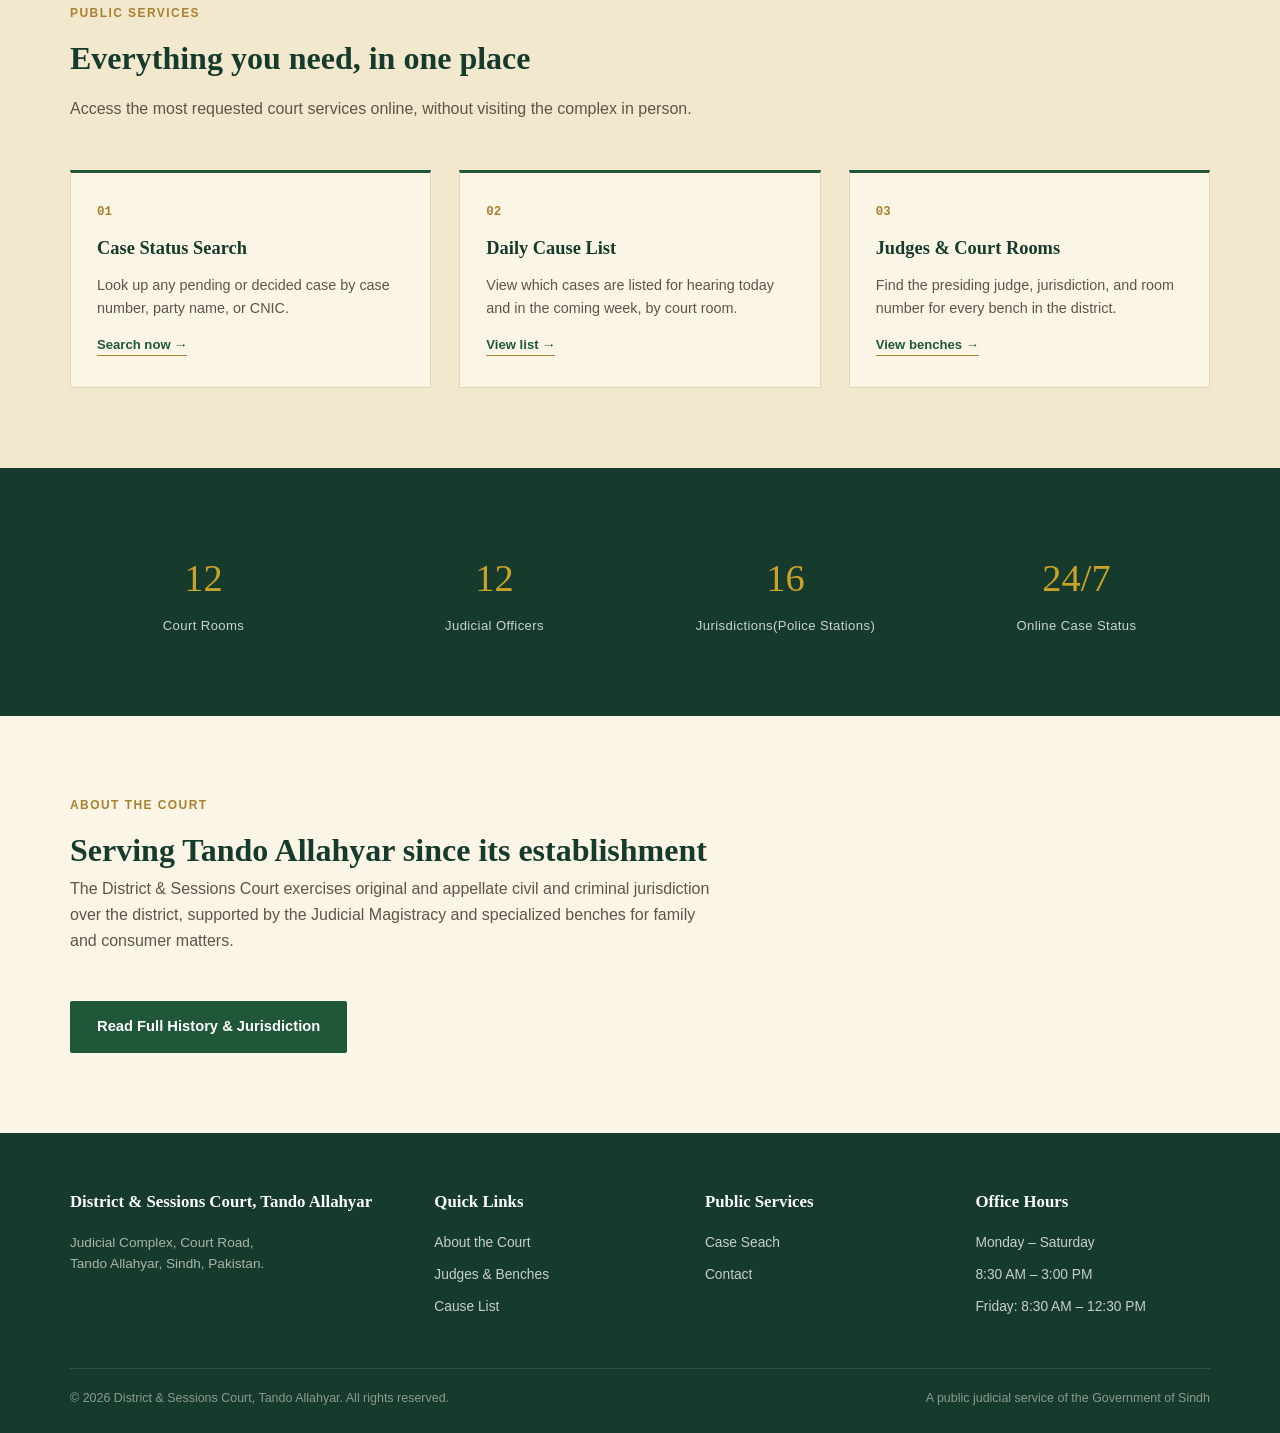
==== commit 16d7dab8: "Update index.html" ====
--- a/index.html
+++ b/index.html
@@ -99,7 +99,7 @@
         <p class="lede">The District &amp; Sessions Court, Tando Allahyar serves the citizens of the district with transparent proceedings, accessible case information, and dedicated judicial officers.</p>
         <div class="hero-cta">
           <a href="https://cases.districtcourtssindh.gos.pk/" class="btn btn-gold" target="_blank" rel="noopener noreferrer">Search Case</a>
-          <a href="https://cases.districtcourtssindh.gos.pk/causelist" class="btn btn-outline"  target="_blank" rel="noopener noreferrer">Today's Cause List</a>
+          <a href="https://cases.districtcourtssindh.gos.pk/causelist" class="btn btn-outline"  target="_blank" rel="noopener noreferrer">Daily Cause List</a>
         </div>
       </div>
       <div class="board">
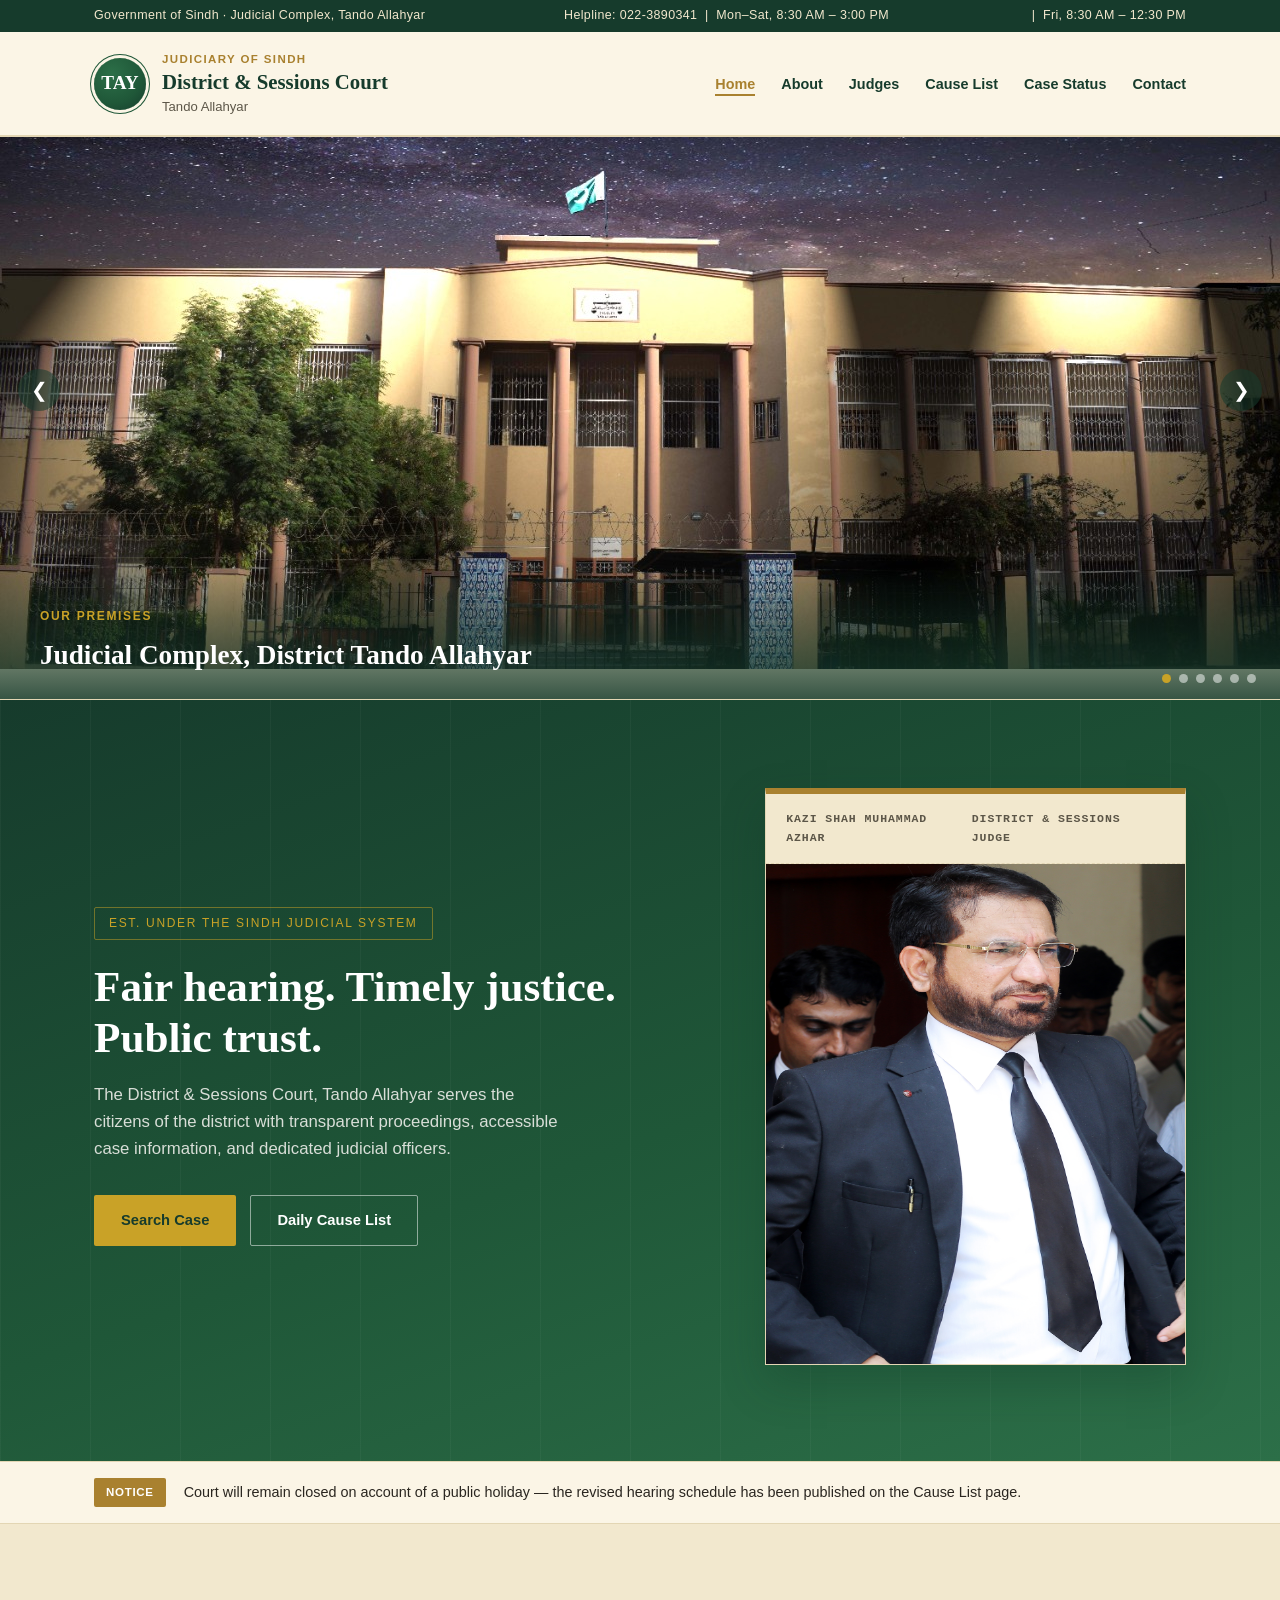
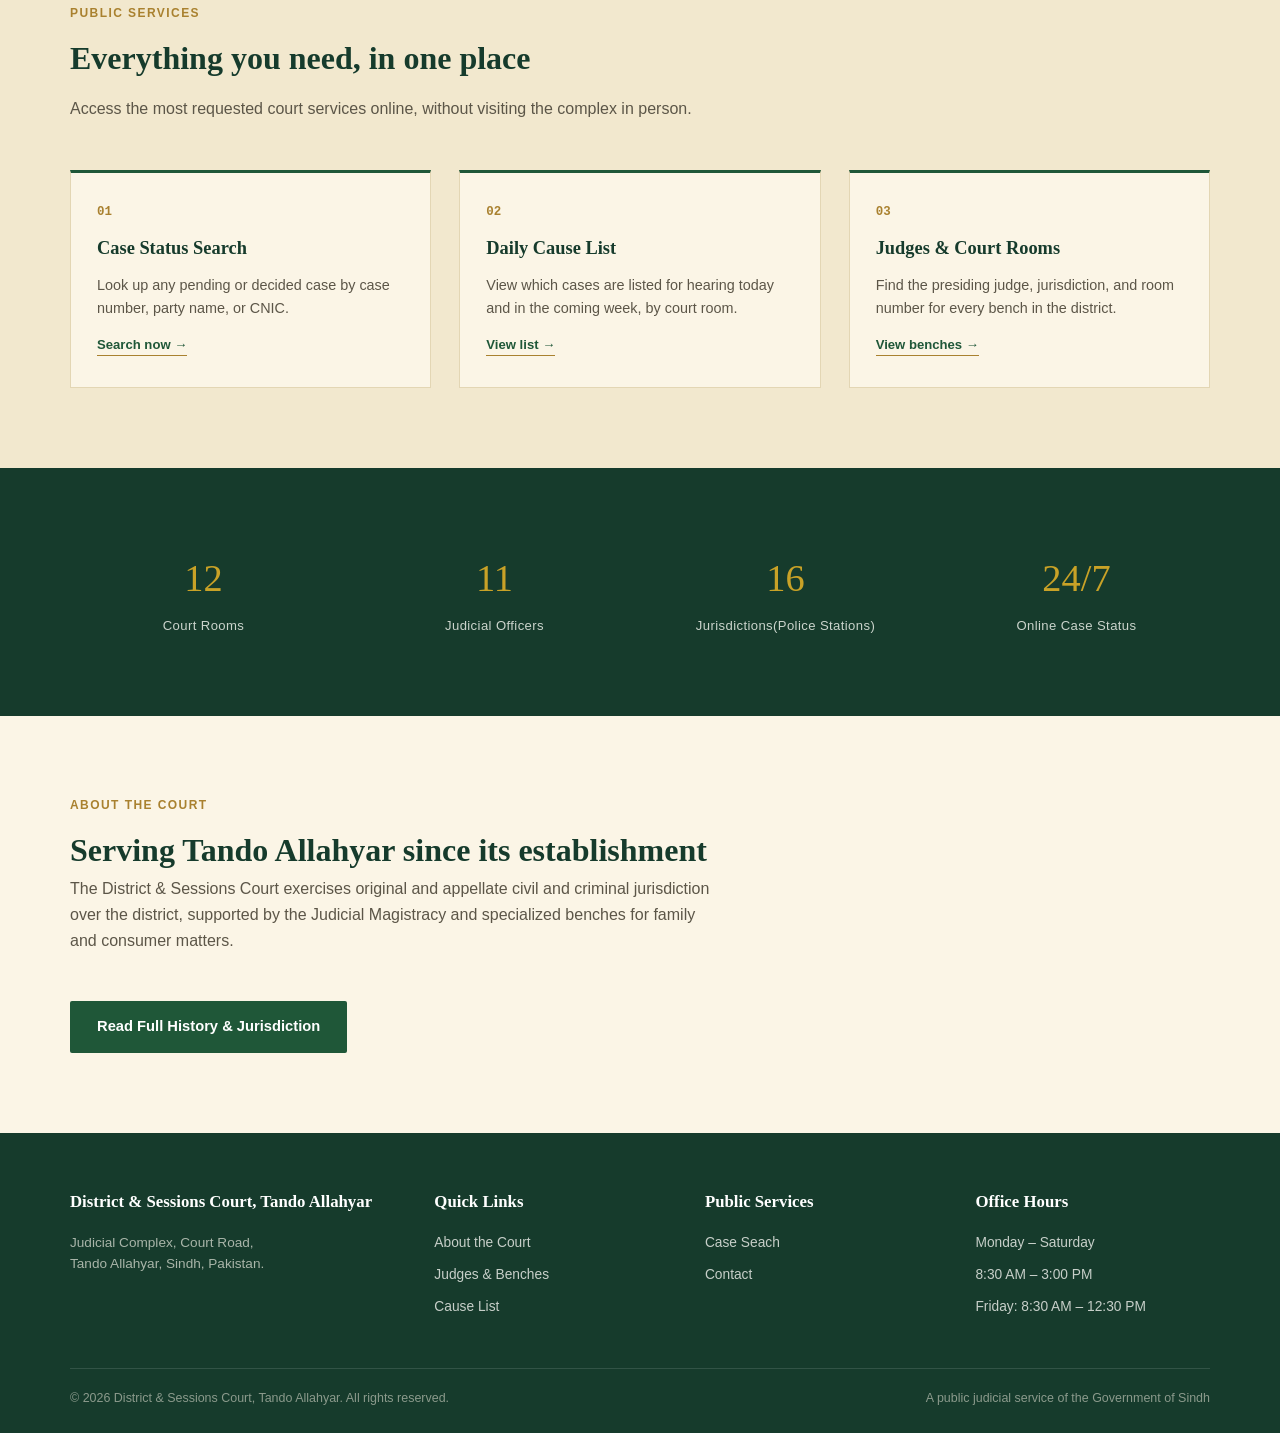
==== commit 56f39beb: "Update index.html" ====
--- a/index.html
+++ b/index.html
@@ -153,7 +153,7 @@
     <div class="wrap">
       <div class="stats-grid">
         <div><div class="num">12</div><div class="label">Court Rooms</div></div>
-        <div><div class="num">12</div><div class="label">Judicial Officers</div></div>
+        <div><div class="num">11</div><div class="label">Judicial Officers</div></div>
         <div><div class="num">16</div><div class="label">Jurisdictions(Police Stations)</div></div>
         <div><div class="num">24/7</div><div class="label">Online Case Status</div></div>
       </div>
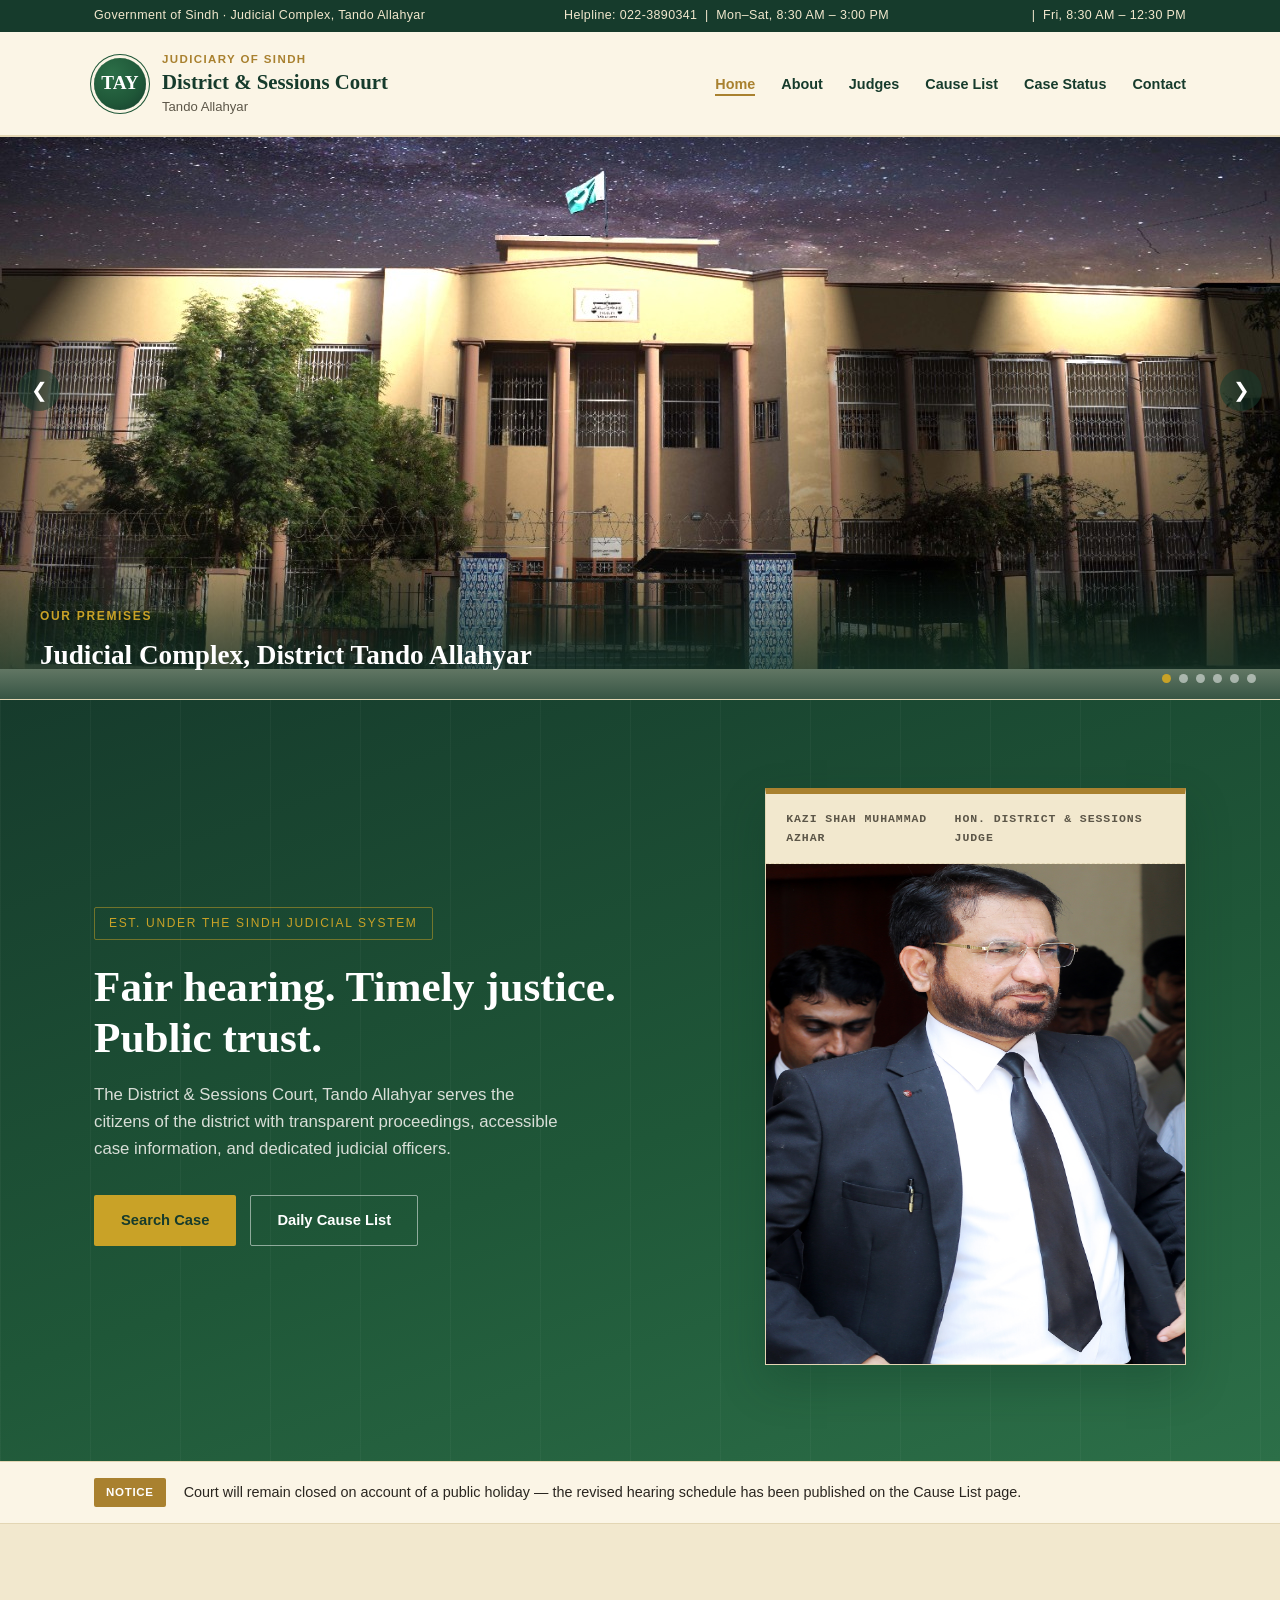
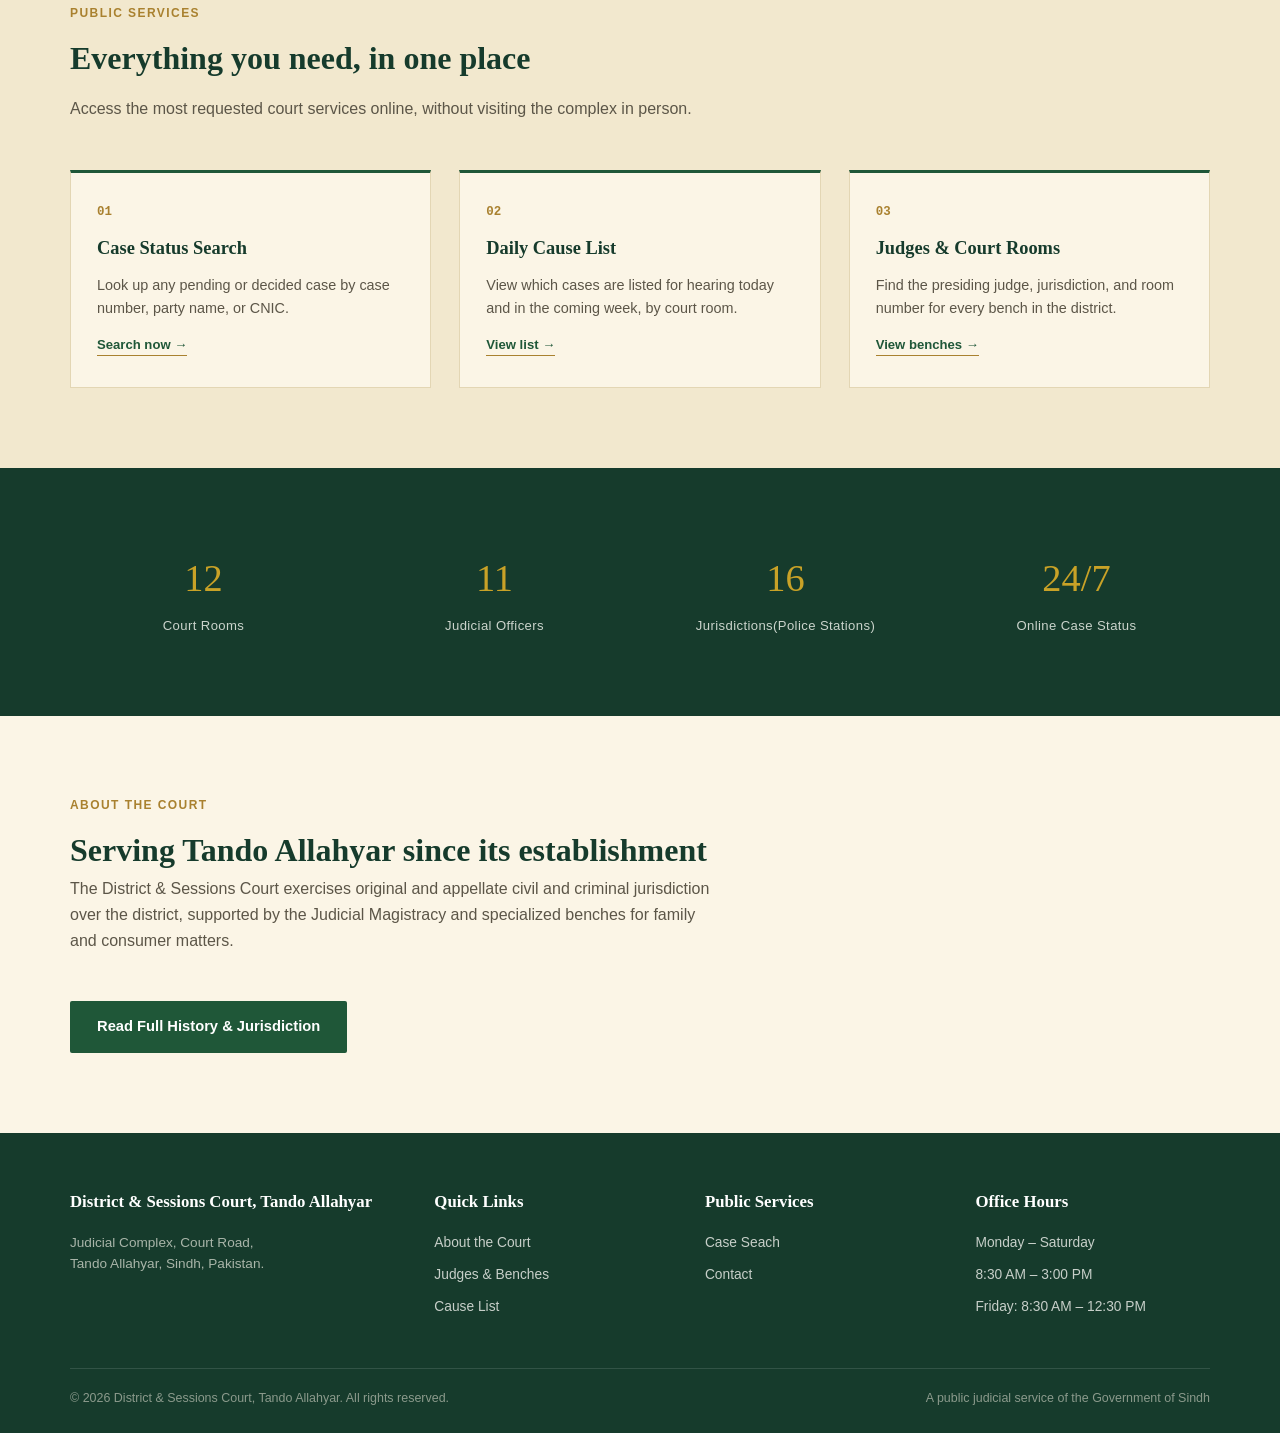
==== commit 76d2c4dd: "Update index.html" ====
--- a/index.html
+++ b/index.html
@@ -105,7 +105,7 @@
       <div class="board">
         <div class="board-head">
           <span class="mono">Kazi Shah Muhammad Azhar</span>
-          <span class="mono">District & Sessions Judge</span>          
+          <span class="mono">Hon. District & Sessions Judge</span>          
         </div> 
         <img src="Images/Dj.jpg" height="500px" width="450px"/>        
       </div>
